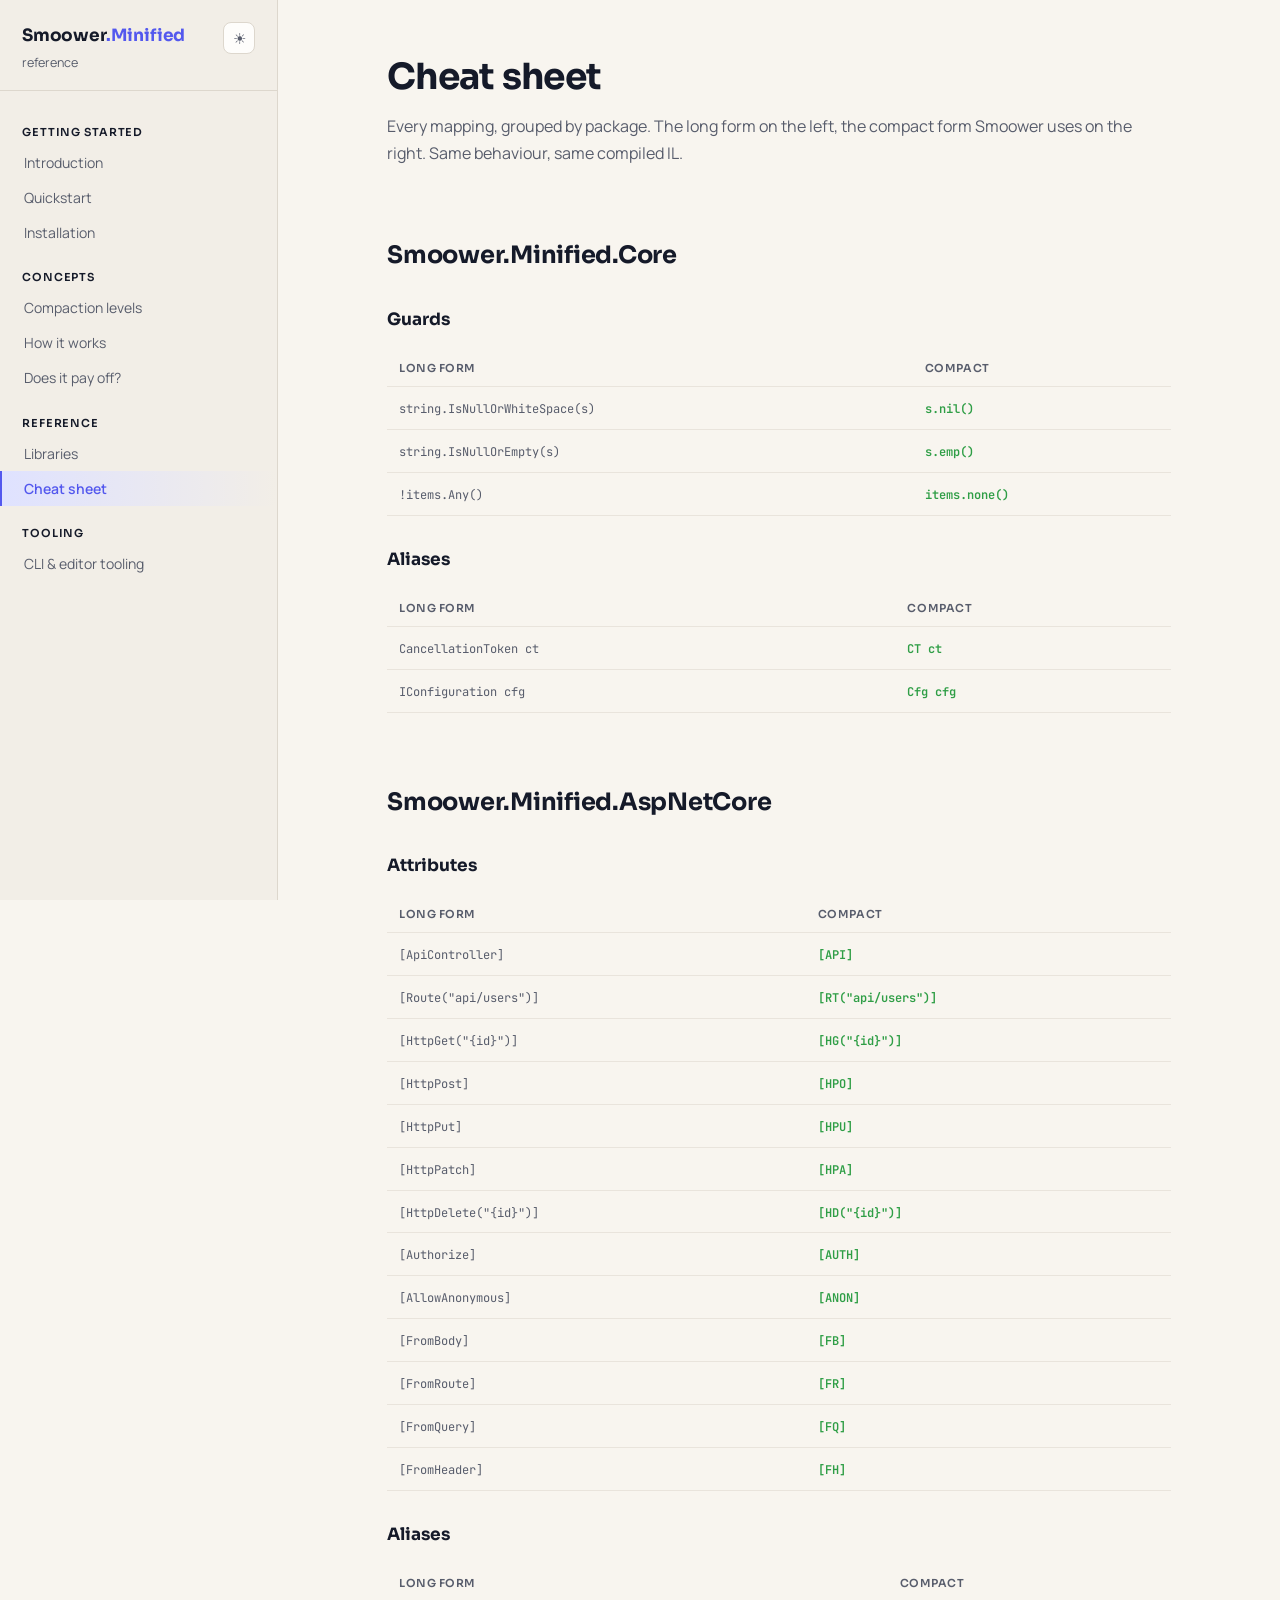
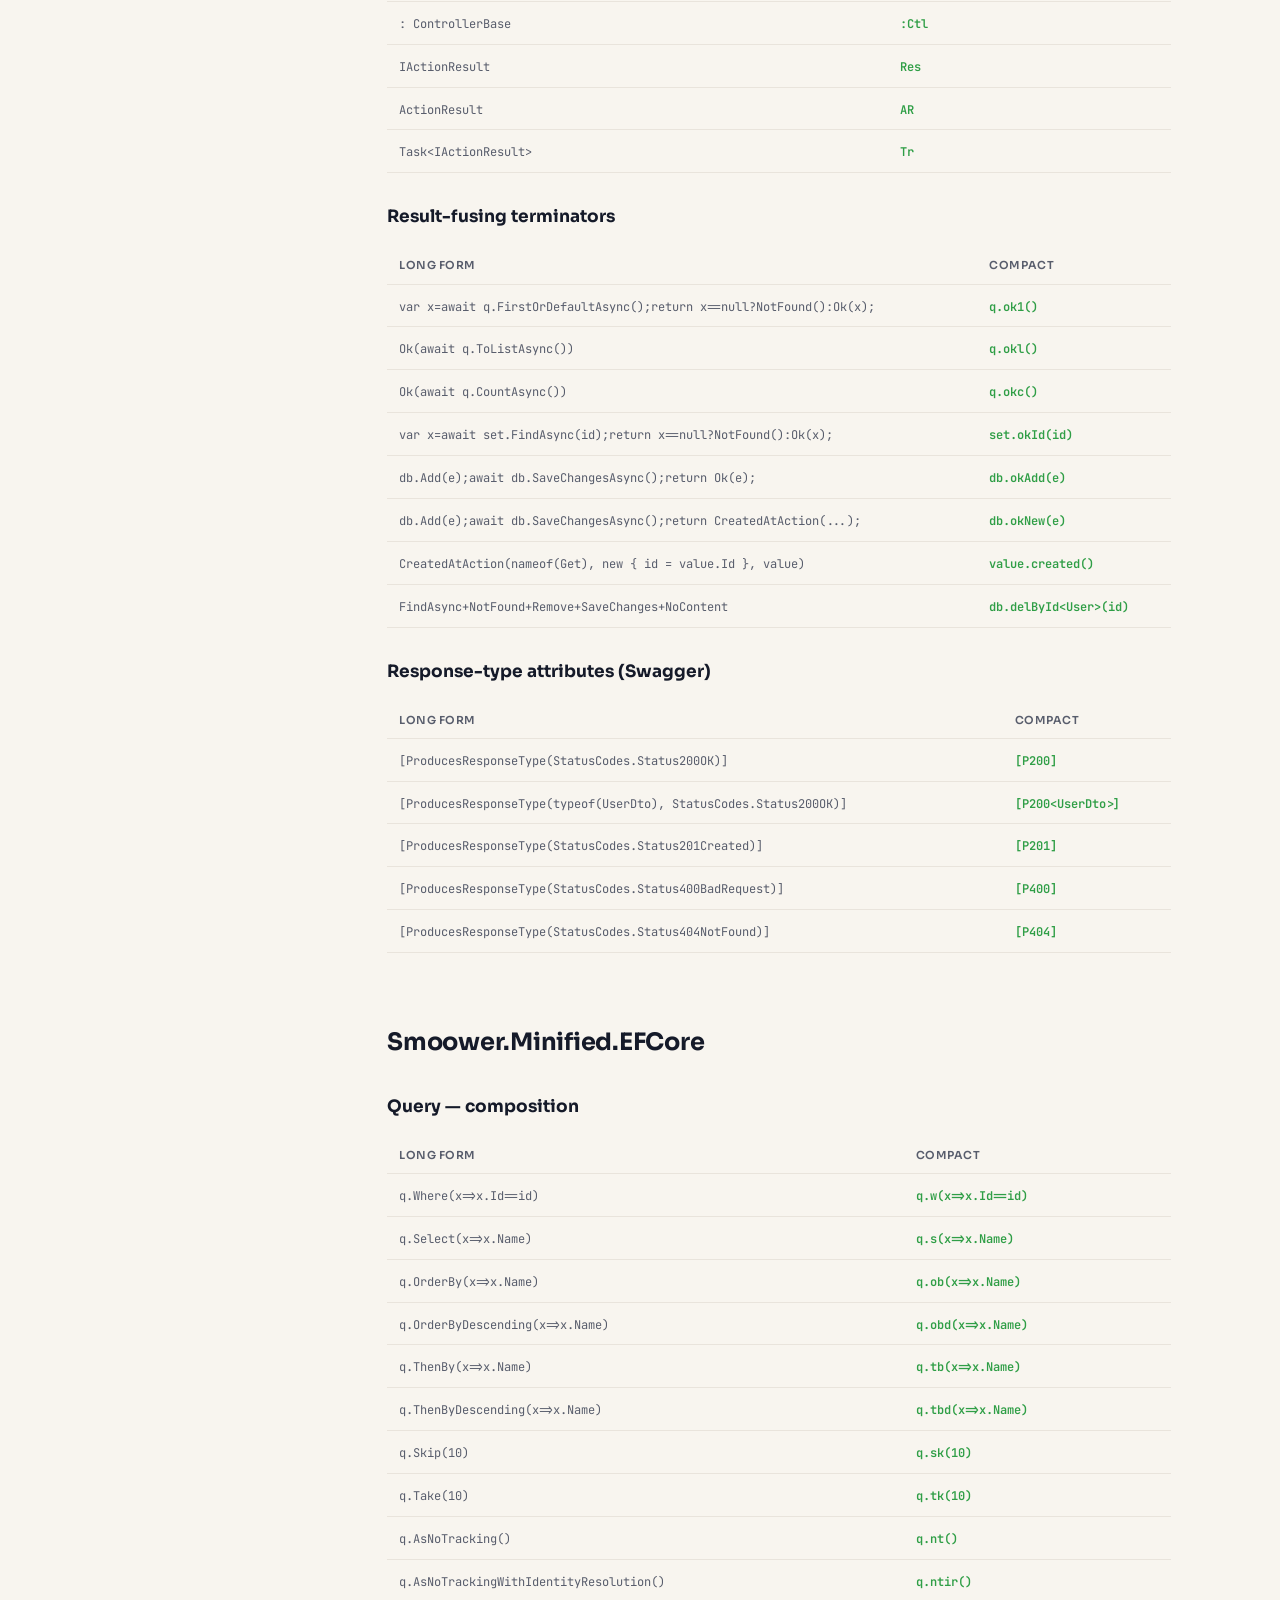
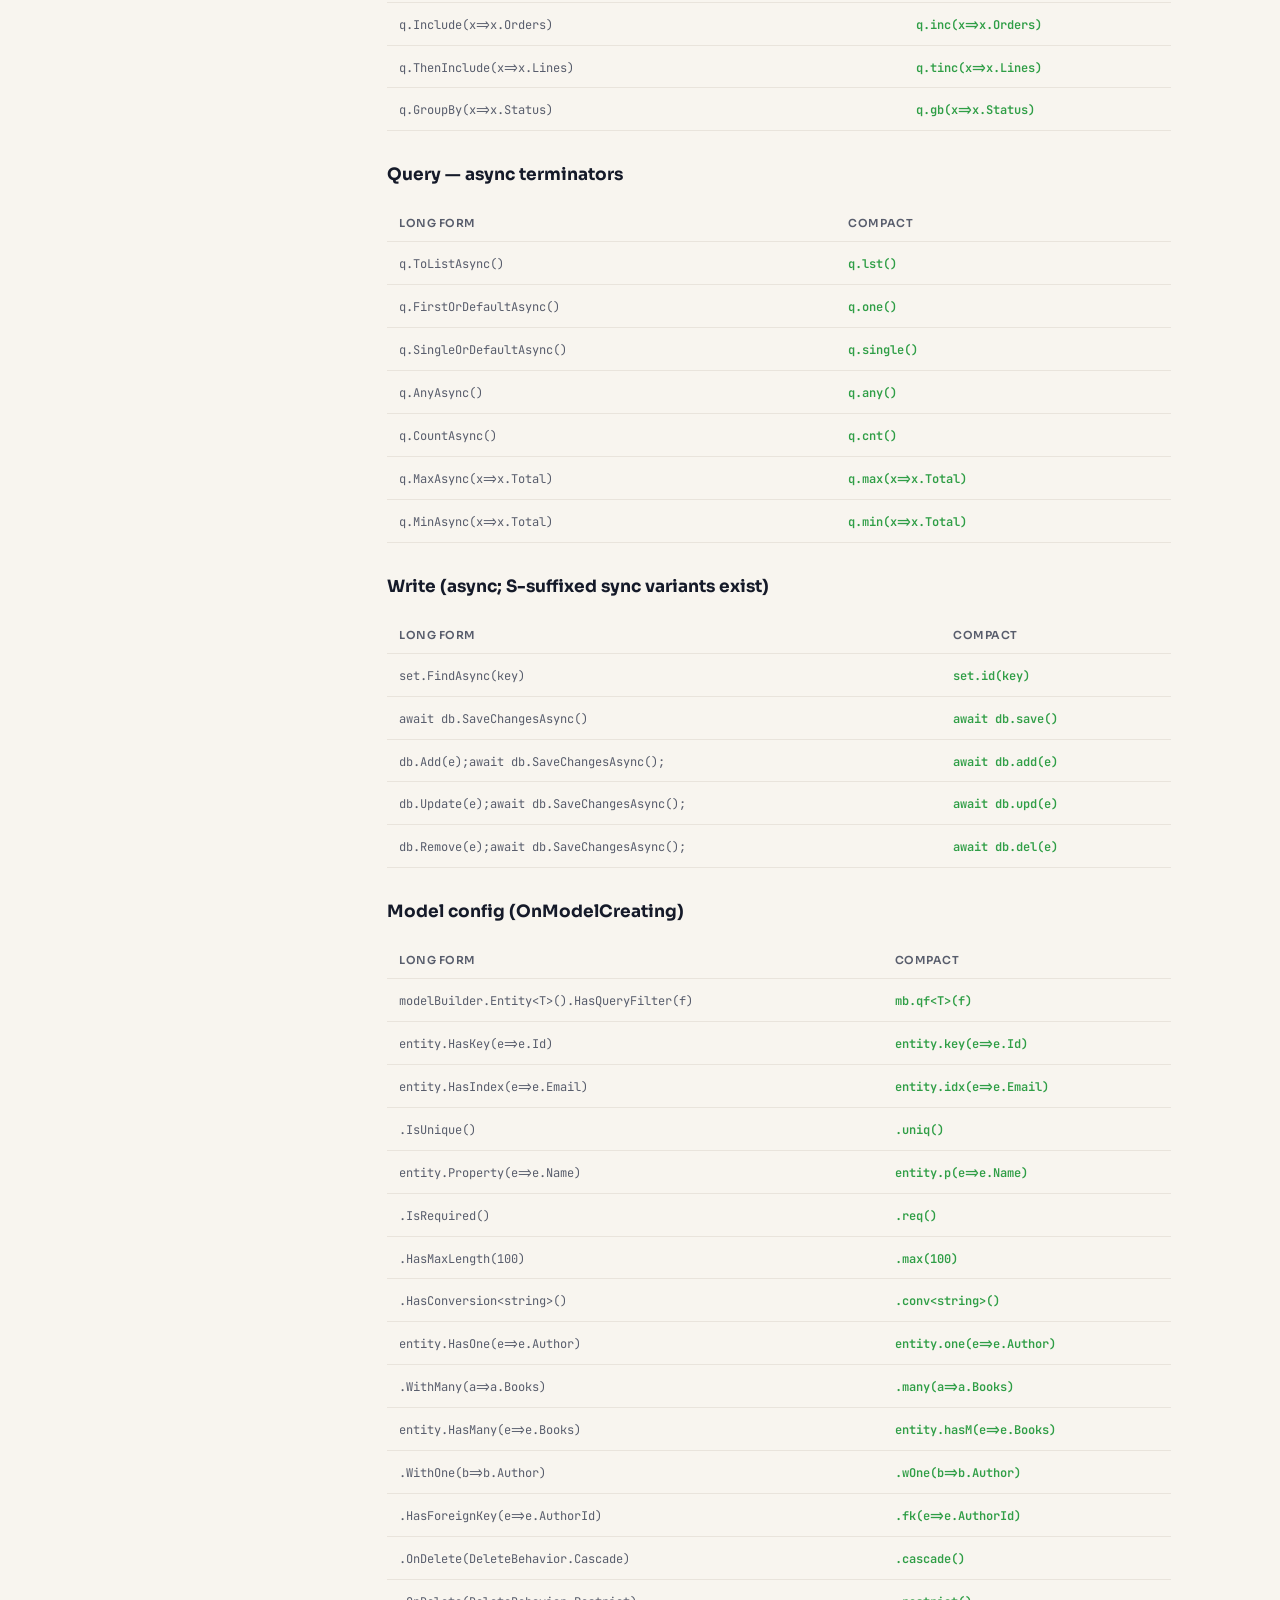
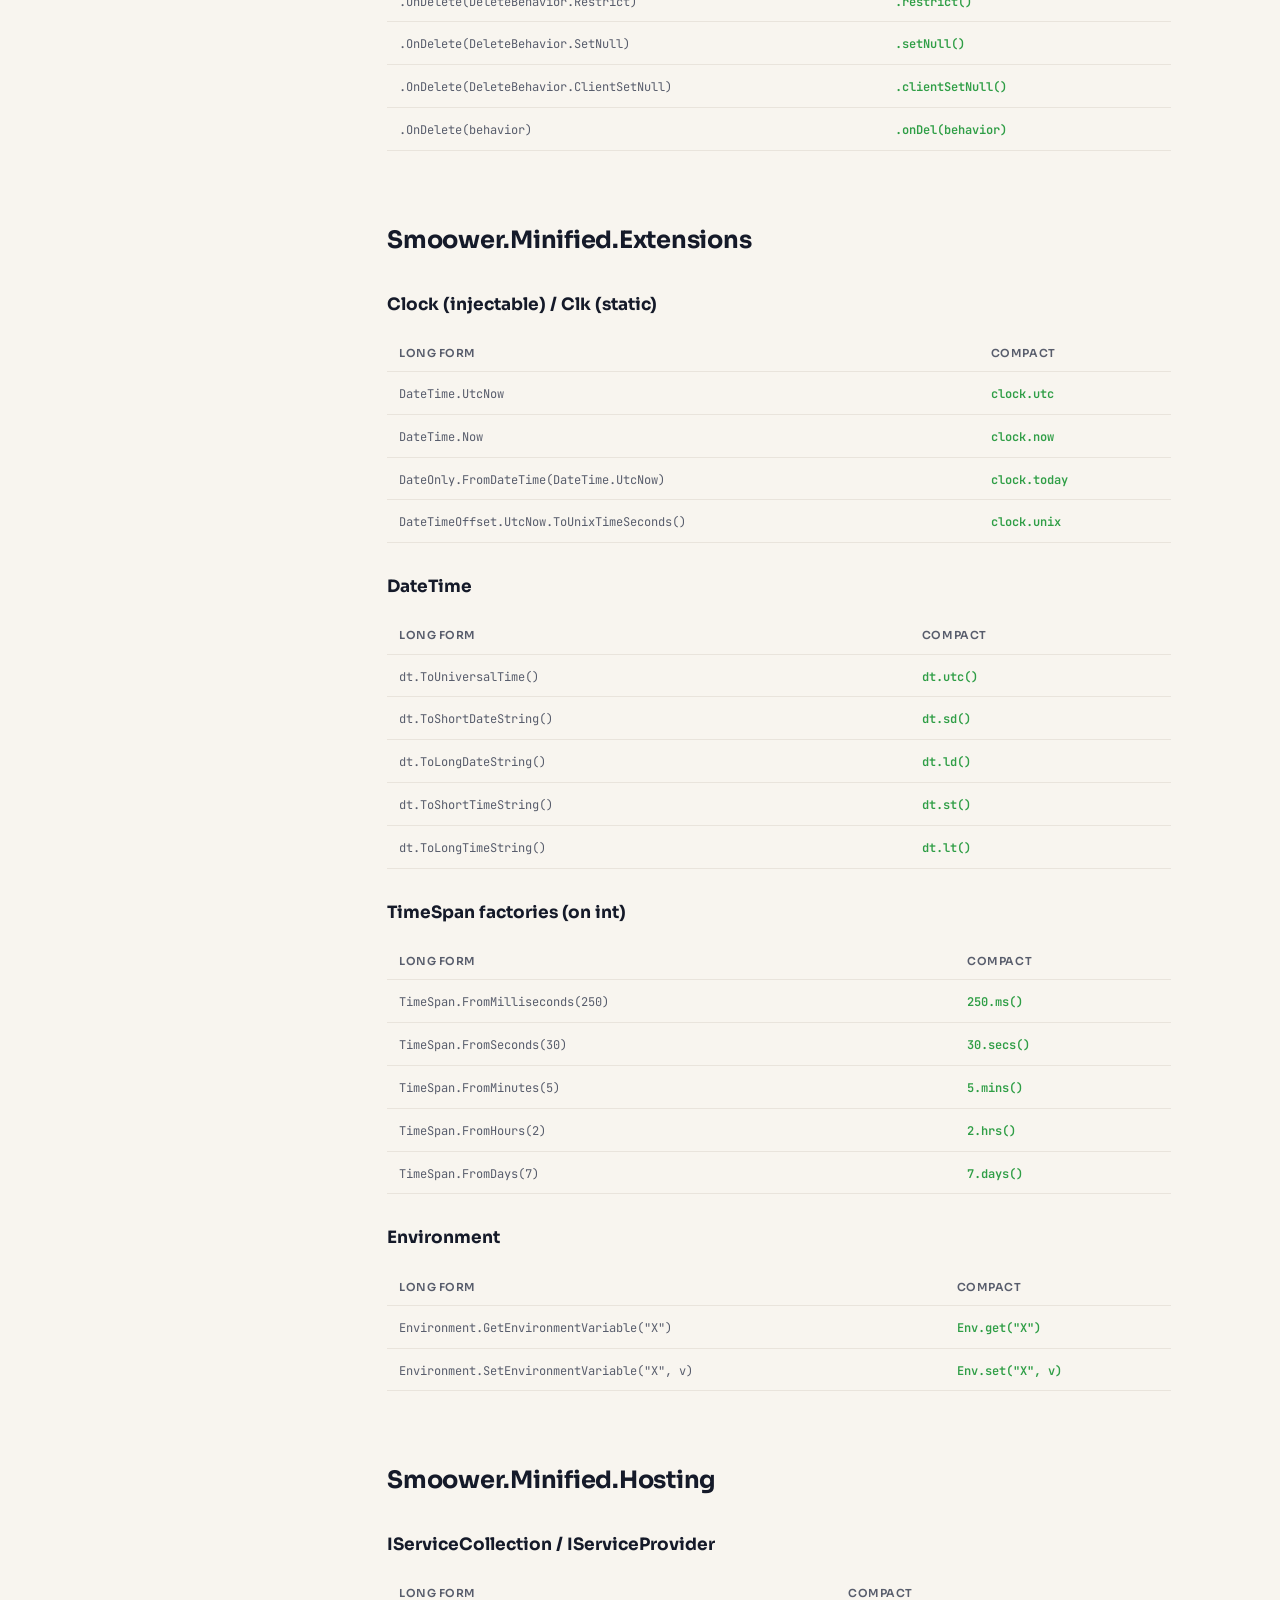
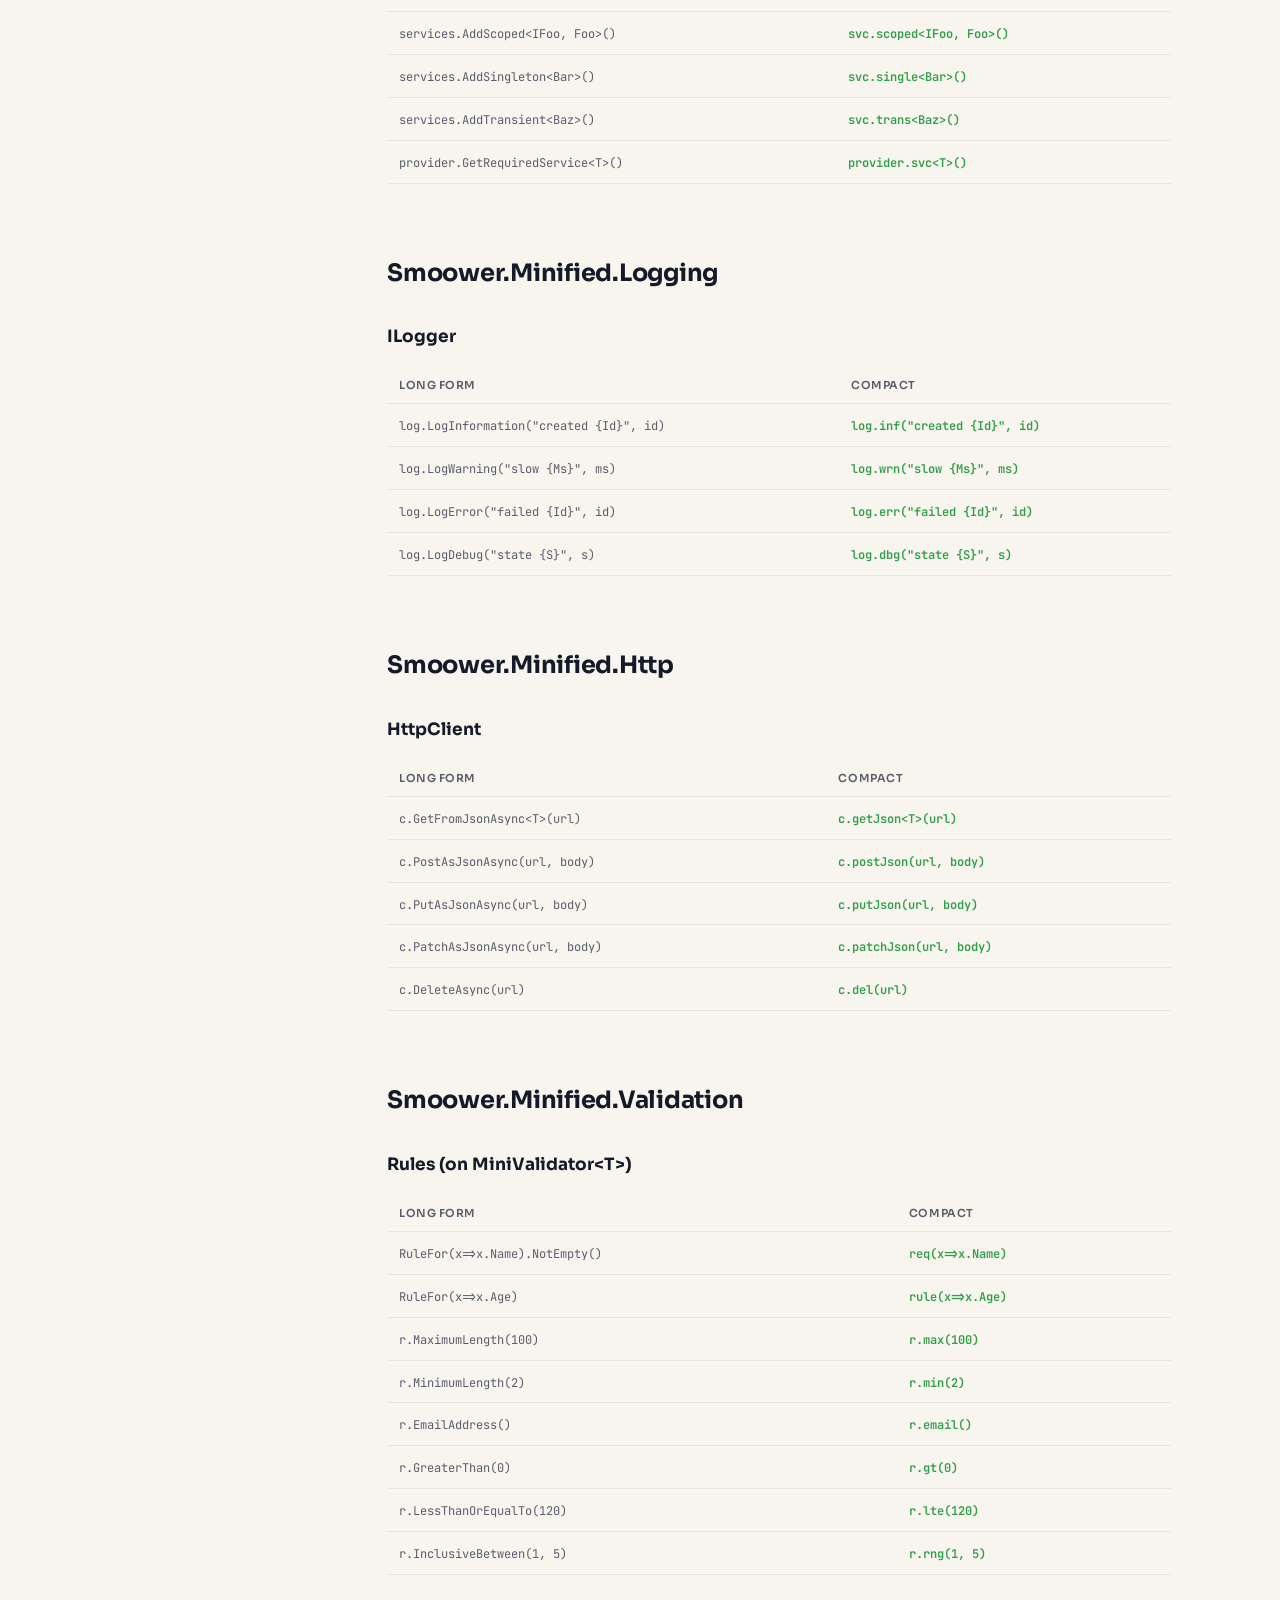
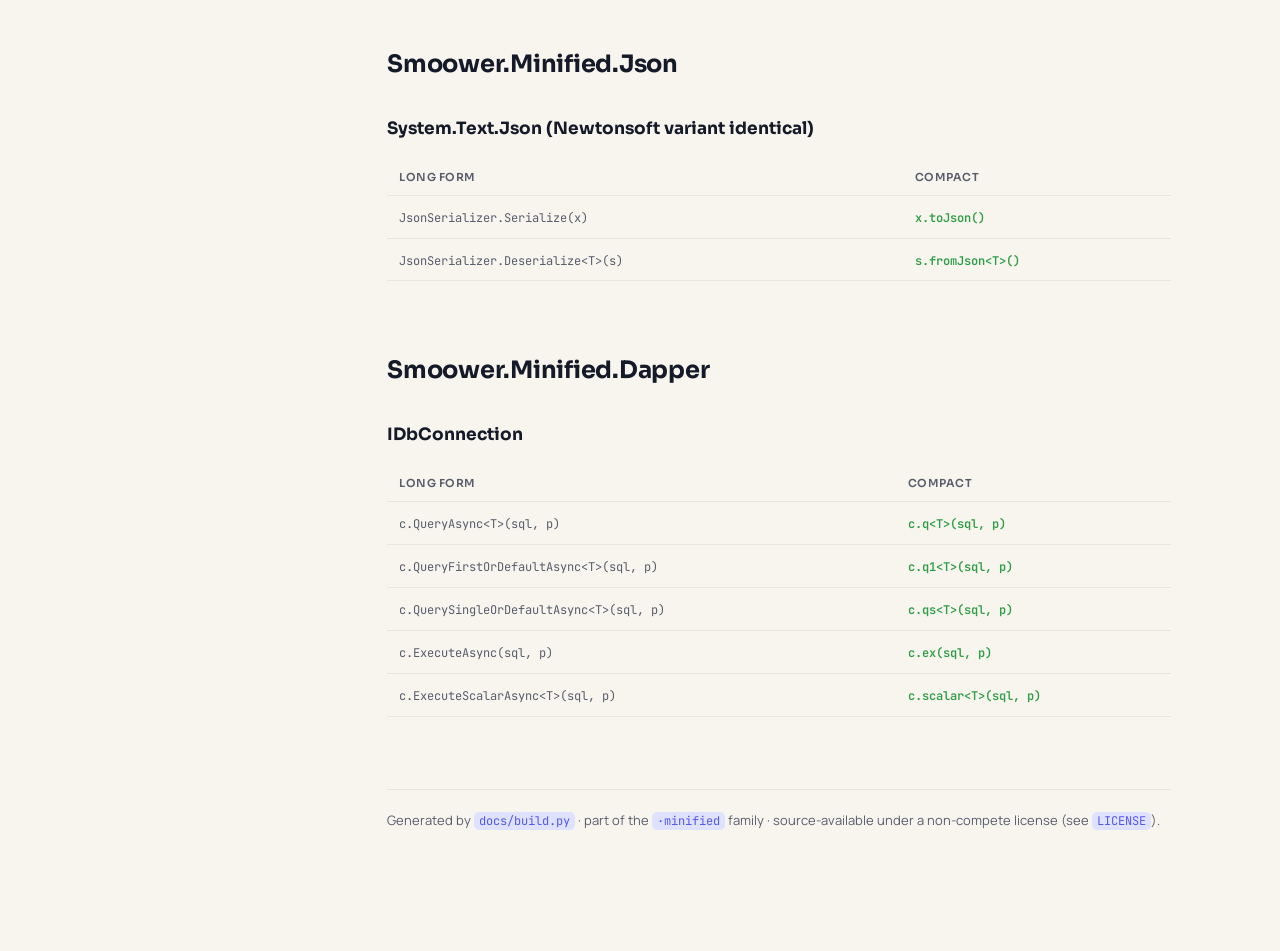
==== docs/cheat-sheet.html @ 805217e6 "deploy" ====
<!doctype html>
<html lang="en" data-theme="light">
<head>
<meta charset="utf-8">
<meta name="viewport" content="width=device-width, initial-scale=1">
<title>Smoower.Minified: cheat sheet</title>
<meta name="description" content="Every long-form to compact mapping, grouped by package.">
<link rel="stylesheet" href="styles.css">
<script>(function(){try{var t=localStorage.getItem('sm-theme');if(t)document.documentElement.setAttribute('data-theme',t);}catch(e){}})();</script>
</head>
<body>
<div class="layout">
<aside class="sidebar">
  <div class="brand">
    <a class="name" href="index.html"><b>Smoower<em>.Minified</em></b><span>reference</span></a>
    <button class="theme-toggle" type="button" aria-label="Toggle light / dark theme" onclick="(function(){var d=document.documentElement,n=d.getAttribute('data-theme')==='dark'?'light':'dark';d.setAttribute('data-theme',n);try{localStorage.setItem('sm-theme',n);}catch(e){}})()">&#9728;</button>
  </div>
  <nav>
<div class="navgroup">Getting started</div>
<a href="index.html">Introduction</a>
<a href="quickstart.html">Quickstart</a>
<a href="installation.html">Installation</a>
<div class="navgroup">Concepts</div>
<a href="compaction-levels.html">Compaction levels</a>
<a href="how-it-works.html">How it works</a>
<a href="economics.html">Does it pay off?</a>
<div class="navgroup">Reference</div>
<a href="libraries.html">Libraries</a>
<a href="cheat-sheet.html" class="active">Cheat sheet</a>
<div class="navgroup">Tooling</div>
<a href="tooling.html">CLI &amp; editor tooling</a>
  </nav>
</aside>
<main class="content" id="top">
<section>
<h1>Cheat sheet</h1>
<p class="lead">Every mapping, grouped by package. The long form on the left, the compact form Smoower uses on the right. Same behaviour, same compiled IL.</p>
<h2 id="core">Smoower.Minified.Core</h2>
<h3>Guards</h3>
<table><thead><tr><th>Long form</th><th>Compact</th></tr></thead><tbody>
<tr><td class="long"><code>string.IsNullOrWhiteSpace(s)</code></td><td class="short"><code>s.nil()</code></td></tr>
<tr><td class="long"><code>string.IsNullOrEmpty(s)</code></td><td class="short"><code>s.emp()</code></td></tr>
<tr><td class="long"><code>!items.Any()</code></td><td class="short"><code>items.none()</code></td></tr>
</tbody></table>
<h3>Aliases</h3>
<table><thead><tr><th>Long form</th><th>Compact</th></tr></thead><tbody>
<tr><td class="long"><code>CancellationToken ct</code></td><td class="short"><code>CT ct</code></td></tr>
<tr><td class="long"><code>IConfiguration cfg</code></td><td class="short"><code>Cfg cfg</code></td></tr>
</tbody></table>
<h2 id="aspnetcore">Smoower.Minified.AspNetCore</h2>
<h3>Attributes</h3>
<table><thead><tr><th>Long form</th><th>Compact</th></tr></thead><tbody>
<tr><td class="long"><code>[ApiController]</code></td><td class="short"><code>[API]</code></td></tr>
<tr><td class="long"><code>[Route(&quot;api/users&quot;)]</code></td><td class="short"><code>[RT(&quot;api/users&quot;)]</code></td></tr>
<tr><td class="long"><code>[HttpGet(&quot;{id}&quot;)]</code></td><td class="short"><code>[HG(&quot;{id}&quot;)]</code></td></tr>
<tr><td class="long"><code>[HttpPost]</code></td><td class="short"><code>[HPO]</code></td></tr>
<tr><td class="long"><code>[HttpPut]</code></td><td class="short"><code>[HPU]</code></td></tr>
<tr><td class="long"><code>[HttpPatch]</code></td><td class="short"><code>[HPA]</code></td></tr>
<tr><td class="long"><code>[HttpDelete(&quot;{id}&quot;)]</code></td><td class="short"><code>[HD(&quot;{id}&quot;)]</code></td></tr>
<tr><td class="long"><code>[Authorize]</code></td><td class="short"><code>[AUTH]</code></td></tr>
<tr><td class="long"><code>[AllowAnonymous]</code></td><td class="short"><code>[ANON]</code></td></tr>
<tr><td class="long"><code>[FromBody]</code></td><td class="short"><code>[FB]</code></td></tr>
<tr><td class="long"><code>[FromRoute]</code></td><td class="short"><code>[FR]</code></td></tr>
<tr><td class="long"><code>[FromQuery]</code></td><td class="short"><code>[FQ]</code></td></tr>
<tr><td class="long"><code>[FromHeader]</code></td><td class="short"><code>[FH]</code></td></tr>
</tbody></table>
<h3>Aliases</h3>
<table><thead><tr><th>Long form</th><th>Compact</th></tr></thead><tbody>
<tr><td class="long"><code>: ControllerBase</code></td><td class="short"><code>:Ctl</code></td></tr>
<tr><td class="long"><code>IActionResult</code></td><td class="short"><code>Res</code></td></tr>
<tr><td class="long"><code>ActionResult</code></td><td class="short"><code>AR</code></td></tr>
<tr><td class="long"><code>Task&lt;IActionResult&gt;</code></td><td class="short"><code>Tr</code></td></tr>
</tbody></table>
<h3>Result-fusing terminators</h3>
<table><thead><tr><th>Long form</th><th>Compact</th></tr></thead><tbody>
<tr><td class="long"><code>var x=await q.FirstOrDefaultAsync();return x==null?NotFound():Ok(x);</code></td><td class="short"><code>q.ok1()</code></td></tr>
<tr><td class="long"><code>Ok(await q.ToListAsync())</code></td><td class="short"><code>q.okl()</code></td></tr>
<tr><td class="long"><code>Ok(await q.CountAsync())</code></td><td class="short"><code>q.okc()</code></td></tr>
<tr><td class="long"><code>var x=await set.FindAsync(id);return x==null?NotFound():Ok(x);</code></td><td class="short"><code>set.okId(id)</code></td></tr>
<tr><td class="long"><code>db.Add(e);await db.SaveChangesAsync();return Ok(e);</code></td><td class="short"><code>db.okAdd(e)</code></td></tr>
<tr><td class="long"><code>db.Add(e);await db.SaveChangesAsync();return CreatedAtAction(...);</code></td><td class="short"><code>db.okNew(e)</code></td></tr>
<tr><td class="long"><code>CreatedAtAction(nameof(Get), new { id = value.Id }, value)</code></td><td class="short"><code>value.created()</code></td></tr>
<tr><td class="long"><code>FindAsync+NotFound+Remove+SaveChanges+NoContent</code></td><td class="short"><code>db.delById&lt;User&gt;(id)</code></td></tr>
</tbody></table>
<h3>Response-type attributes (Swagger)</h3>
<table><thead><tr><th>Long form</th><th>Compact</th></tr></thead><tbody>
<tr><td class="long"><code>[ProducesResponseType(StatusCodes.Status200OK)]</code></td><td class="short"><code>[P200]</code></td></tr>
<tr><td class="long"><code>[ProducesResponseType(typeof(UserDto), StatusCodes.Status200OK)]</code></td><td class="short"><code>[P200&lt;UserDto&gt;]</code></td></tr>
<tr><td class="long"><code>[ProducesResponseType(StatusCodes.Status201Created)]</code></td><td class="short"><code>[P201]</code></td></tr>
<tr><td class="long"><code>[ProducesResponseType(StatusCodes.Status400BadRequest)]</code></td><td class="short"><code>[P400]</code></td></tr>
<tr><td class="long"><code>[ProducesResponseType(StatusCodes.Status404NotFound)]</code></td><td class="short"><code>[P404]</code></td></tr>
</tbody></table>
<h2 id="efcore">Smoower.Minified.EFCore</h2>
<h3>Query — composition</h3>
<table><thead><tr><th>Long form</th><th>Compact</th></tr></thead><tbody>
<tr><td class="long"><code>q.Where(x=&gt;x.Id==id)</code></td><td class="short"><code>q.w(x=&gt;x.Id==id)</code></td></tr>
<tr><td class="long"><code>q.Select(x=&gt;x.Name)</code></td><td class="short"><code>q.s(x=&gt;x.Name)</code></td></tr>
<tr><td class="long"><code>q.OrderBy(x=&gt;x.Name)</code></td><td class="short"><code>q.ob(x=&gt;x.Name)</code></td></tr>
<tr><td class="long"><code>q.OrderByDescending(x=&gt;x.Name)</code></td><td class="short"><code>q.obd(x=&gt;x.Name)</code></td></tr>
<tr><td class="long"><code>q.ThenBy(x=&gt;x.Name)</code></td><td class="short"><code>q.tb(x=&gt;x.Name)</code></td></tr>
<tr><td class="long"><code>q.ThenByDescending(x=&gt;x.Name)</code></td><td class="short"><code>q.tbd(x=&gt;x.Name)</code></td></tr>
<tr><td class="long"><code>q.Skip(10)</code></td><td class="short"><code>q.sk(10)</code></td></tr>
<tr><td class="long"><code>q.Take(10)</code></td><td class="short"><code>q.tk(10)</code></td></tr>
<tr><td class="long"><code>q.AsNoTracking()</code></td><td class="short"><code>q.nt()</code></td></tr>
<tr><td class="long"><code>q.AsNoTrackingWithIdentityResolution()</code></td><td class="short"><code>q.ntir()</code></td></tr>
<tr><td class="long"><code>q.Include(x=&gt;x.Orders)</code></td><td class="short"><code>q.inc(x=&gt;x.Orders)</code></td></tr>
<tr><td class="long"><code>q.ThenInclude(x=&gt;x.Lines)</code></td><td class="short"><code>q.tinc(x=&gt;x.Lines)</code></td></tr>
<tr><td class="long"><code>q.GroupBy(x=&gt;x.Status)</code></td><td class="short"><code>q.gb(x=&gt;x.Status)</code></td></tr>
</tbody></table>
<h3>Query — async terminators</h3>
<table><thead><tr><th>Long form</th><th>Compact</th></tr></thead><tbody>
<tr><td class="long"><code>q.ToListAsync()</code></td><td class="short"><code>q.lst()</code></td></tr>
<tr><td class="long"><code>q.FirstOrDefaultAsync()</code></td><td class="short"><code>q.one()</code></td></tr>
<tr><td class="long"><code>q.SingleOrDefaultAsync()</code></td><td class="short"><code>q.single()</code></td></tr>
<tr><td class="long"><code>q.AnyAsync()</code></td><td class="short"><code>q.any()</code></td></tr>
<tr><td class="long"><code>q.CountAsync()</code></td><td class="short"><code>q.cnt()</code></td></tr>
<tr><td class="long"><code>q.MaxAsync(x=&gt;x.Total)</code></td><td class="short"><code>q.max(x=&gt;x.Total)</code></td></tr>
<tr><td class="long"><code>q.MinAsync(x=&gt;x.Total)</code></td><td class="short"><code>q.min(x=&gt;x.Total)</code></td></tr>
</tbody></table>
<h3>Write (async; S-suffixed sync variants exist)</h3>
<table><thead><tr><th>Long form</th><th>Compact</th></tr></thead><tbody>
<tr><td class="long"><code>set.FindAsync(key)</code></td><td class="short"><code>set.id(key)</code></td></tr>
<tr><td class="long"><code>await db.SaveChangesAsync()</code></td><td class="short"><code>await db.save()</code></td></tr>
<tr><td class="long"><code>db.Add(e);await db.SaveChangesAsync();</code></td><td class="short"><code>await db.add(e)</code></td></tr>
<tr><td class="long"><code>db.Update(e);await db.SaveChangesAsync();</code></td><td class="short"><code>await db.upd(e)</code></td></tr>
<tr><td class="long"><code>db.Remove(e);await db.SaveChangesAsync();</code></td><td class="short"><code>await db.del(e)</code></td></tr>
</tbody></table>
<h3>Model config (OnModelCreating)</h3>
<table><thead><tr><th>Long form</th><th>Compact</th></tr></thead><tbody>
<tr><td class="long"><code>modelBuilder.Entity&lt;T&gt;().HasQueryFilter(f)</code></td><td class="short"><code>mb.qf&lt;T&gt;(f)</code></td></tr>
<tr><td class="long"><code>entity.HasKey(e=&gt;e.Id)</code></td><td class="short"><code>entity.key(e=&gt;e.Id)</code></td></tr>
<tr><td class="long"><code>entity.HasIndex(e=&gt;e.Email)</code></td><td class="short"><code>entity.idx(e=&gt;e.Email)</code></td></tr>
<tr><td class="long"><code>.IsUnique()</code></td><td class="short"><code>.uniq()</code></td></tr>
<tr><td class="long"><code>entity.Property(e=&gt;e.Name)</code></td><td class="short"><code>entity.p(e=&gt;e.Name)</code></td></tr>
<tr><td class="long"><code>.IsRequired()</code></td><td class="short"><code>.req()</code></td></tr>
<tr><td class="long"><code>.HasMaxLength(100)</code></td><td class="short"><code>.max(100)</code></td></tr>
<tr><td class="long"><code>.HasConversion&lt;string&gt;()</code></td><td class="short"><code>.conv&lt;string&gt;()</code></td></tr>
<tr><td class="long"><code>entity.HasOne(e=&gt;e.Author)</code></td><td class="short"><code>entity.one(e=&gt;e.Author)</code></td></tr>
<tr><td class="long"><code>.WithMany(a=&gt;a.Books)</code></td><td class="short"><code>.many(a=&gt;a.Books)</code></td></tr>
<tr><td class="long"><code>entity.HasMany(e=&gt;e.Books)</code></td><td class="short"><code>entity.hasM(e=&gt;e.Books)</code></td></tr>
<tr><td class="long"><code>.WithOne(b=&gt;b.Author)</code></td><td class="short"><code>.wOne(b=&gt;b.Author)</code></td></tr>
<tr><td class="long"><code>.HasForeignKey(e=&gt;e.AuthorId)</code></td><td class="short"><code>.fk(e=&gt;e.AuthorId)</code></td></tr>
<tr><td class="long"><code>.OnDelete(DeleteBehavior.Cascade)</code></td><td class="short"><code>.cascade()</code></td></tr>
<tr><td class="long"><code>.OnDelete(DeleteBehavior.Restrict)</code></td><td class="short"><code>.restrict()</code></td></tr>
<tr><td class="long"><code>.OnDelete(DeleteBehavior.SetNull)</code></td><td class="short"><code>.setNull()</code></td></tr>
<tr><td class="long"><code>.OnDelete(DeleteBehavior.ClientSetNull)</code></td><td class="short"><code>.clientSetNull()</code></td></tr>
<tr><td class="long"><code>.OnDelete(behavior)</code></td><td class="short"><code>.onDel(behavior)</code></td></tr>
</tbody></table>
<h2 id="extensions">Smoower.Minified.Extensions</h2>
<h3>Clock (injectable) / Clk (static)</h3>
<table><thead><tr><th>Long form</th><th>Compact</th></tr></thead><tbody>
<tr><td class="long"><code>DateTime.UtcNow</code></td><td class="short"><code>clock.utc</code></td></tr>
<tr><td class="long"><code>DateTime.Now</code></td><td class="short"><code>clock.now</code></td></tr>
<tr><td class="long"><code>DateOnly.FromDateTime(DateTime.UtcNow)</code></td><td class="short"><code>clock.today</code></td></tr>
<tr><td class="long"><code>DateTimeOffset.UtcNow.ToUnixTimeSeconds()</code></td><td class="short"><code>clock.unix</code></td></tr>
</tbody></table>
<h3>DateTime</h3>
<table><thead><tr><th>Long form</th><th>Compact</th></tr></thead><tbody>
<tr><td class="long"><code>dt.ToUniversalTime()</code></td><td class="short"><code>dt.utc()</code></td></tr>
<tr><td class="long"><code>dt.ToShortDateString()</code></td><td class="short"><code>dt.sd()</code></td></tr>
<tr><td class="long"><code>dt.ToLongDateString()</code></td><td class="short"><code>dt.ld()</code></td></tr>
<tr><td class="long"><code>dt.ToShortTimeString()</code></td><td class="short"><code>dt.st()</code></td></tr>
<tr><td class="long"><code>dt.ToLongTimeString()</code></td><td class="short"><code>dt.lt()</code></td></tr>
</tbody></table>
<h3>TimeSpan factories (on int)</h3>
<table><thead><tr><th>Long form</th><th>Compact</th></tr></thead><tbody>
<tr><td class="long"><code>TimeSpan.FromMilliseconds(250)</code></td><td class="short"><code>250.ms()</code></td></tr>
<tr><td class="long"><code>TimeSpan.FromSeconds(30)</code></td><td class="short"><code>30.secs()</code></td></tr>
<tr><td class="long"><code>TimeSpan.FromMinutes(5)</code></td><td class="short"><code>5.mins()</code></td></tr>
<tr><td class="long"><code>TimeSpan.FromHours(2)</code></td><td class="short"><code>2.hrs()</code></td></tr>
<tr><td class="long"><code>TimeSpan.FromDays(7)</code></td><td class="short"><code>7.days()</code></td></tr>
</tbody></table>
<h3>Environment</h3>
<table><thead><tr><th>Long form</th><th>Compact</th></tr></thead><tbody>
<tr><td class="long"><code>Environment.GetEnvironmentVariable(&quot;X&quot;)</code></td><td class="short"><code>Env.get(&quot;X&quot;)</code></td></tr>
<tr><td class="long"><code>Environment.SetEnvironmentVariable(&quot;X&quot;, v)</code></td><td class="short"><code>Env.set(&quot;X&quot;, v)</code></td></tr>
</tbody></table>
<h2 id="hosting">Smoower.Minified.Hosting</h2>
<h3>IServiceCollection / IServiceProvider</h3>
<table><thead><tr><th>Long form</th><th>Compact</th></tr></thead><tbody>
<tr><td class="long"><code>services.AddScoped&lt;IFoo, Foo&gt;()</code></td><td class="short"><code>svc.scoped&lt;IFoo, Foo&gt;()</code></td></tr>
<tr><td class="long"><code>services.AddSingleton&lt;Bar&gt;()</code></td><td class="short"><code>svc.single&lt;Bar&gt;()</code></td></tr>
<tr><td class="long"><code>services.AddTransient&lt;Baz&gt;()</code></td><td class="short"><code>svc.trans&lt;Baz&gt;()</code></td></tr>
<tr><td class="long"><code>provider.GetRequiredService&lt;T&gt;()</code></td><td class="short"><code>provider.svc&lt;T&gt;()</code></td></tr>
</tbody></table>
<h2 id="logging">Smoower.Minified.Logging</h2>
<h3>ILogger</h3>
<table><thead><tr><th>Long form</th><th>Compact</th></tr></thead><tbody>
<tr><td class="long"><code>log.LogInformation(&quot;created {Id}&quot;, id)</code></td><td class="short"><code>log.inf(&quot;created {Id}&quot;, id)</code></td></tr>
<tr><td class="long"><code>log.LogWarning(&quot;slow {Ms}&quot;, ms)</code></td><td class="short"><code>log.wrn(&quot;slow {Ms}&quot;, ms)</code></td></tr>
<tr><td class="long"><code>log.LogError(&quot;failed {Id}&quot;, id)</code></td><td class="short"><code>log.err(&quot;failed {Id}&quot;, id)</code></td></tr>
<tr><td class="long"><code>log.LogDebug(&quot;state {S}&quot;, s)</code></td><td class="short"><code>log.dbg(&quot;state {S}&quot;, s)</code></td></tr>
</tbody></table>
<h2 id="http">Smoower.Minified.Http</h2>
<h3>HttpClient</h3>
<table><thead><tr><th>Long form</th><th>Compact</th></tr></thead><tbody>
<tr><td class="long"><code>c.GetFromJsonAsync&lt;T&gt;(url)</code></td><td class="short"><code>c.getJson&lt;T&gt;(url)</code></td></tr>
<tr><td class="long"><code>c.PostAsJsonAsync(url, body)</code></td><td class="short"><code>c.postJson(url, body)</code></td></tr>
<tr><td class="long"><code>c.PutAsJsonAsync(url, body)</code></td><td class="short"><code>c.putJson(url, body)</code></td></tr>
<tr><td class="long"><code>c.PatchAsJsonAsync(url, body)</code></td><td class="short"><code>c.patchJson(url, body)</code></td></tr>
<tr><td class="long"><code>c.DeleteAsync(url)</code></td><td class="short"><code>c.del(url)</code></td></tr>
</tbody></table>
<h2 id="validation">Smoower.Minified.Validation</h2>
<h3>Rules (on MiniValidator&lt;T&gt;)</h3>
<table><thead><tr><th>Long form</th><th>Compact</th></tr></thead><tbody>
<tr><td class="long"><code>RuleFor(x=&gt;x.Name).NotEmpty()</code></td><td class="short"><code>req(x=&gt;x.Name)</code></td></tr>
<tr><td class="long"><code>RuleFor(x=&gt;x.Age)</code></td><td class="short"><code>rule(x=&gt;x.Age)</code></td></tr>
<tr><td class="long"><code>r.MaximumLength(100)</code></td><td class="short"><code>r.max(100)</code></td></tr>
<tr><td class="long"><code>r.MinimumLength(2)</code></td><td class="short"><code>r.min(2)</code></td></tr>
<tr><td class="long"><code>r.EmailAddress()</code></td><td class="short"><code>r.email()</code></td></tr>
<tr><td class="long"><code>r.GreaterThan(0)</code></td><td class="short"><code>r.gt(0)</code></td></tr>
<tr><td class="long"><code>r.LessThanOrEqualTo(120)</code></td><td class="short"><code>r.lte(120)</code></td></tr>
<tr><td class="long"><code>r.InclusiveBetween(1, 5)</code></td><td class="short"><code>r.rng(1, 5)</code></td></tr>
</tbody></table>
<h2 id="json">Smoower.Minified.Json</h2>
<h3>System.Text.Json (Newtonsoft variant identical)</h3>
<table><thead><tr><th>Long form</th><th>Compact</th></tr></thead><tbody>
<tr><td class="long"><code>JsonSerializer.Serialize(x)</code></td><td class="short"><code>x.toJson()</code></td></tr>
<tr><td class="long"><code>JsonSerializer.Deserialize&lt;T&gt;(s)</code></td><td class="short"><code>s.fromJson&lt;T&gt;()</code></td></tr>
</tbody></table>
<h2 id="dapper">Smoower.Minified.Dapper</h2>
<h3>IDbConnection</h3>
<table><thead><tr><th>Long form</th><th>Compact</th></tr></thead><tbody>
<tr><td class="long"><code>c.QueryAsync&lt;T&gt;(sql, p)</code></td><td class="short"><code>c.q&lt;T&gt;(sql, p)</code></td></tr>
<tr><td class="long"><code>c.QueryFirstOrDefaultAsync&lt;T&gt;(sql, p)</code></td><td class="short"><code>c.q1&lt;T&gt;(sql, p)</code></td></tr>
<tr><td class="long"><code>c.QuerySingleOrDefaultAsync&lt;T&gt;(sql, p)</code></td><td class="short"><code>c.qs&lt;T&gt;(sql, p)</code></td></tr>
<tr><td class="long"><code>c.ExecuteAsync(sql, p)</code></td><td class="short"><code>c.ex(sql, p)</code></td></tr>
<tr><td class="long"><code>c.ExecuteScalarAsync&lt;T&gt;(sql, p)</code></td><td class="short"><code>c.scalar&lt;T&gt;(sql, p)</code></td></tr>
</tbody></table>
</section>
<footer>
  Generated by <code>docs/build.py</code> &middot; part of the <code>&middot;minified</code> family &middot; source-available under a non-compete license (see <code>LICENSE</code>).
</footer>
</main>
</div>
</body>
</html>
---- docs/styles.css ----
/* Smoower.Minified docs — smoower.com brand (Sora / Manrope, cream + navy, periwinkle) */
@import url("https://fonts.googleapis.com/css2?family=Sora:wght@500;600;700;800&family=Manrope:wght@400;500;600;700&family=JetBrains+Mono:wght@400;500;600&display=swap");

:root {
  --bg: #f8f5ef;
  --bg-elev: #fefdfb;
  --bg-code: #f2eee7;
  --sidebar: #f2eee7;
  --border: #ddd7cd;
  --border-soft: #e9e4dc;
  --text: #151a29;
  --text-dim: #585d6c;
  --primary: #5358ee;
  --primary-glow: #9397ff;
  --primary-fg: #fefbf8;
  --accent-soft: #dfe2ff;
  --accent-line: #5358ee55;
  --green: #2f9e46;
  --green-soft: #54b85b1f;
  --teal: #00a3aa;
  --amber: #b9790a;
  --amber-soft: #ed990e1c;
  --hero-glow: #9397ff33;
  --mono: "JetBrains Mono", ui-monospace, "Cascadia Code", "SF Mono", "Consolas", monospace;
  --sans: "Manrope", -apple-system, BlinkMacSystemFont, "Segoe UI", Roboto, Helvetica, Arial, sans-serif;
  --display: "Sora", var(--sans);
  --radius: 12px;
}

:root[data-theme="dark"] {
  --bg: #040517;
  --bg-elev: #0c0f27;
  --bg-code: #0a0d22;
  --sidebar: #080b20;
  --border: #262c47;
  --border-soft: #1c2138;
  --text: #f5f1ea;
  --text-dim: #9fa4b8;
  --primary: #8687ff;
  --primary-glow: #afacff;
  --primary-fg: #030415;
  --accent-soft: #22224f;
  --accent-line: #8687ff66;
  --green: #65c86b;
  --green-soft: #65c86b1f;
  --teal: #00bec7;
  --amber: #fea92f;
  --amber-soft: #fea92f1c;
  --hero-glow: #8687ff26;
}

* { box-sizing: border-box; }
html { scroll-behavior: smooth; }

body {
  margin: 0;
  background: var(--bg);
  color: var(--text);
  font-family: var(--sans);
  line-height: 1.65;
  font-size: 16px;
  -webkit-font-smoothing: antialiased;
}

a { color: var(--primary); text-decoration: none; }
a:hover { text-decoration: underline; }

.layout { display: flex; min-height: 100vh; }

/* ── Sidebar ─────────────────────────────────────────────── */
.sidebar {
  width: 278px;
  flex: 0 0 278px;
  background: var(--sidebar);
  border-right: 1px solid var(--border);
  padding: 22px 0 40px;
  position: sticky;
  top: 0;
  height: 100vh;
  overflow-y: auto;
}
.sidebar .brand {
  display: flex;
  align-items: flex-start;
  justify-content: space-between;
  gap: 10px;
  padding: 0 22px 16px;
  border-bottom: 1px solid var(--border);
  margin-bottom: 14px;
}
.sidebar .brand a.name { color: var(--text); }
.sidebar .brand a.name:hover { text-decoration: none; }
.sidebar .brand b { font-family: var(--display); font-size: 17px; letter-spacing: -.01em; display: block; }
.sidebar .brand .name b em { color: var(--primary); font-style: normal; }
.sidebar .brand span { display: block; color: var(--text-dim); font-size: 12.5px; margin-top: 3px; }

.theme-toggle {
  flex: 0 0 auto;
  background: var(--bg-elev);
  border: 1px solid var(--border);
  color: var(--text-dim);
  border-radius: 8px;
  width: 32px;
  height: 32px;
  font-size: 15px;
  line-height: 1;
  cursor: pointer;
  display: inline-flex;
  align-items: center;
  justify-content: center;
}
.theme-toggle:hover { color: var(--primary); border-color: var(--accent-line); }

.sidebar .navgroup { font-family: var(--display); color: var(--text); font-weight: 600; font-size: 11px; text-transform: uppercase; letter-spacing: .08em; padding: 18px 22px 4px; }
.sidebar nav a {
  display: block;
  padding: 6px 22px;
  color: var(--text-dim);
  font-size: 14px;
  border-left: 2px solid transparent;
}
.sidebar nav a:hover { color: var(--text); text-decoration: none; }
.sidebar nav a.active { color: var(--primary); font-weight: 600; border-left-color: var(--primary); background: linear-gradient(90deg, var(--accent-soft), transparent); }

/* ── Content ─────────────────────────────────────────────── */
.content { flex: 1 1 auto; max-width: 880px; margin: 0 auto; padding: 56px 48px 120px; min-width: 0; }
.content h1 { font-family: var(--display); font-size: 36px; line-height: 1.15; letter-spacing: -.02em; margin: 0 0 10px; }
.content h2 {
  font-family: var(--display);
  font-size: 24px;
  letter-spacing: -.01em;
  margin: 52px 0 6px;
  padding-top: 18px;
  border-top: 1px solid var(--border-soft);
}
.content section:first-of-type h2 { border-top: none; }
.content h3 { font-family: var(--display); font-size: 17px; margin: 30px 0 8px; }
.tagline { font-family: var(--mono); font-size: 14px; color: var(--primary); margin: 0 0 18px; letter-spacing: .02em; }
.lead { color: var(--text-dim); }
.content strong { color: var(--text); font-weight: 700; }

/* ── Hero ────────────────────────────────────────────────── */
.hero {
  position: relative;
  margin: -16px -16px 8px;
  padding: 30px 16px 28px;
  border-radius: 18px;
  background:
    radial-gradient(120% 140% at 12% -10%, var(--hero-glow), transparent 60%),
    radial-gradient(90% 120% at 100% 0%, var(--hero-glow), transparent 55%);
}
.hero h1 { font-size: 44px; }
.hero .sub { font-size: 18px; color: var(--text-dim); max-width: 60ch; margin: 14px 0 22px; }
.badges { display: flex; flex-wrap: wrap; gap: 8px; margin: 0 0 22px; }
.badge {
  font-family: var(--mono);
  font-size: 12px;
  background: var(--bg-elev);
  border: 1px solid var(--border);
  color: var(--text-dim);
  border-radius: 999px;
  padding: 3px 11px;
}
.badge.brand { background: var(--accent-soft); color: var(--primary); border-color: var(--accent-line); }
.cta { display: flex; flex-wrap: wrap; gap: 12px; }
.btn {
  font-family: var(--display);
  font-weight: 600;
  font-size: 14.5px;
  border-radius: 10px;
  padding: 10px 20px;
  border: 1px solid var(--border);
  display: inline-flex;
  align-items: center;
  gap: 7px;
}
.btn:hover { text-decoration: none; }
.btn.primary { background: var(--primary); color: var(--primary-fg); border-color: var(--primary); box-shadow: 0 8px 24px -12px var(--primary); }
.btn.primary:hover { filter: brightness(1.06); }
.btn.ghost { background: var(--bg-elev); color: var(--text); }
.btn.ghost:hover { border-color: var(--accent-line); color: var(--primary); }

/* ── Code ────────────────────────────────────────────────── */
pre, code { font-family: var(--mono); }
pre {
  background: var(--bg-code);
  border: 1px solid var(--border);
  border-radius: var(--radius);
  padding: 16px 18px;
  overflow-x: auto;
  font-size: 13px;
  line-height: 1.6;
}
:not(pre) > code {
  background: var(--accent-soft);
  color: var(--primary);
  border-radius: 5px;
  padding: 1px 5px;
  font-size: 0.86em;
}
:root[data-theme="dark"] :not(pre) > code { background: #ffffff10; color: var(--primary-glow); }

/* ── Tables ──────────────────────────────────────────────── */
table { border-collapse: collapse; width: 100%; margin: 16px 0; font-size: 14px; }
th, td { text-align: left; padding: 9px 12px; border-bottom: 1px solid var(--border-soft); vertical-align: top; }
th { font-family: var(--display); color: var(--text-dim); font-weight: 600; font-size: 11px; text-transform: uppercase; letter-spacing: .05em; }
tbody tr:hover { background: var(--accent-soft); }
:root[data-theme="dark"] tbody tr:hover { background: #ffffff06; }
td code { background: none; padding: 0; color: inherit; }
td.short code { color: var(--green); font-weight: 600; }
td.long code { color: var(--text-dim); }

.delta { font-family: var(--mono); font-size: 12px; border-radius: 5px; padding: 1px 7px; white-space: nowrap; }
.delta.pos { background: var(--green-soft); color: var(--green); }
.deps { color: var(--text-dim); font-size: 13px; }

/* ── Callouts ────────────────────────────────────────────── */
.callout {
  background: var(--amber-soft);
  border: 1px solid var(--border);
  border-left: 3px solid var(--amber);
  border-radius: 8px;
  padding: 12px 16px;
  margin: 18px 0;
  font-size: 14.5px;
}
.callout.info { background: var(--accent-soft); border-left-color: var(--primary); }

/* ── Stat boxes ──────────────────────────────────────────── */
.stat { display: flex; gap: 16px; flex-wrap: wrap; margin: 22px 0; }
.stat .box { flex: 1 1 180px; background: var(--bg-elev); border: 1px solid var(--border); border-radius: var(--radius); padding: 18px 20px; }
.stat .box .n { font-family: var(--display); font-size: 28px; font-weight: 700; letter-spacing: -.01em; }
.stat .box .n.hl { color: var(--primary); }
.stat .box .l { color: var(--text-dim); font-size: 13px; margin-top: 2px; }

/* ── Cards ───────────────────────────────────────────────── */
.cards { display: grid; grid-template-columns: repeat(auto-fit, minmax(220px, 1fr)); gap: 14px; margin: 22px 0; }
.card {
  display: block;
  background: var(--bg-elev);
  border: 1px solid var(--border);
  border-radius: var(--radius);
  padding: 18px 20px;
  color: var(--text);
}
.card:hover { text-decoration: none; border-color: var(--accent-line); box-shadow: 0 10px 30px -18px var(--primary); transform: translateY(-1px); }
.card .t { font-family: var(--display); font-weight: 600; font-size: 15px; display: flex; align-items: center; gap: 6px; }
.card .t .arr { color: var(--primary); transition: transform .15s; }
.card:hover .t .arr { transform: translateX(3px); }
.card .d { color: var(--text-dim); font-size: 13px; margin-top: 5px; }

/* ── Level ladder ────────────────────────────────────────── */
.ladder { display: grid; gap: 12px; margin: 22px 0; }
.level {
  background: var(--bg-elev);
  border: 1px solid var(--border);
  border-left: 3px solid var(--primary);
  border-radius: var(--radius);
  padding: 16px 20px;
}
.level .tag { font-family: var(--display); font-weight: 700; font-size: 13px; color: var(--primary); letter-spacing: .02em; }
.level h3 { margin: 4px 0 6px; }
.level p { margin: 6px 0 0; color: var(--text-dim); font-size: 14.5px; }
.level .meta { display: flex; flex-wrap: wrap; gap: 8px; margin-top: 12px; }
.level .meta .badge.on { background: var(--green-soft); color: var(--green); border-color: transparent; }

footer { color: var(--text-dim); font-size: 13px; margin-top: 72px; border-top: 1px solid var(--border-soft); padding-top: 20px; }
footer code { font-size: 12px; }

@media (max-width: 860px) {
  .layout { flex-direction: column; }
  .sidebar { width: 100%; flex: none; height: auto; position: static; border-right: none; border-bottom: 1px solid var(--border); }
  .content { padding: 32px 22px 80px; }
  .hero h1 { font-size: 34px; }
}
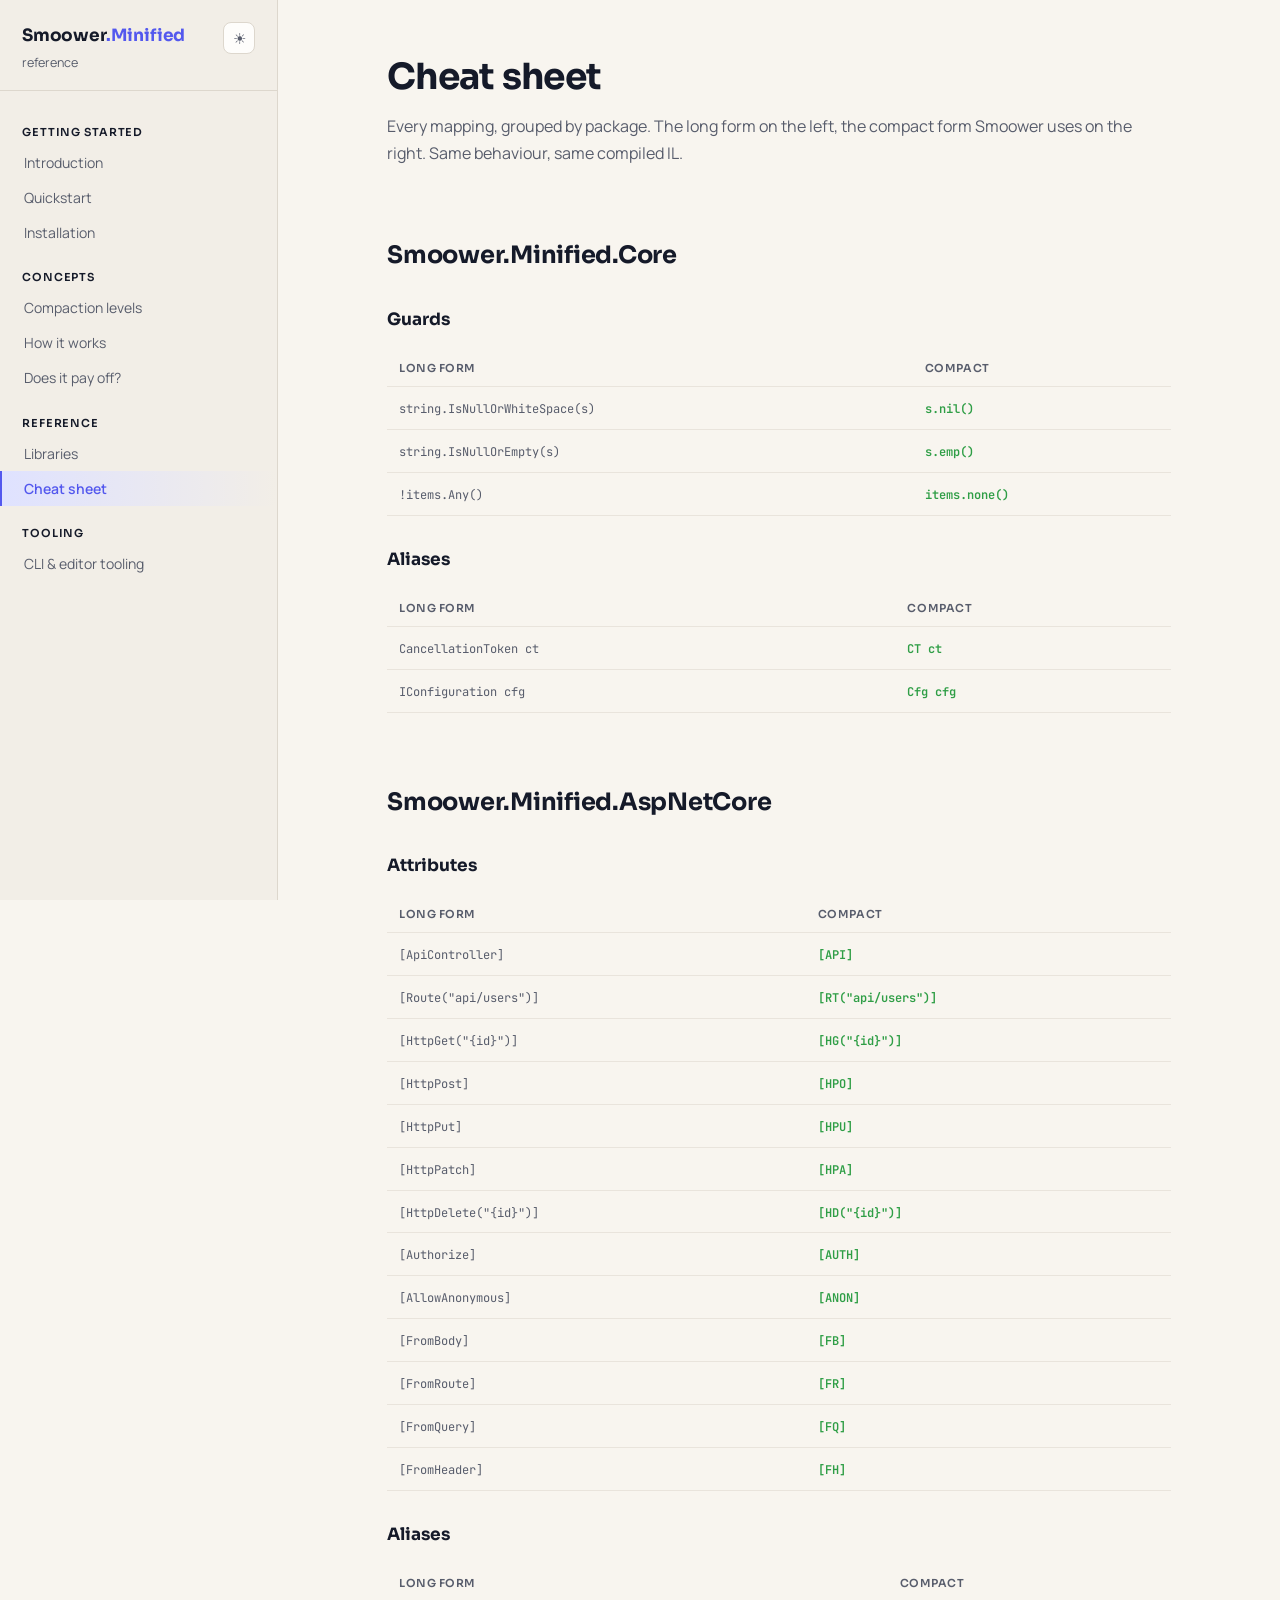
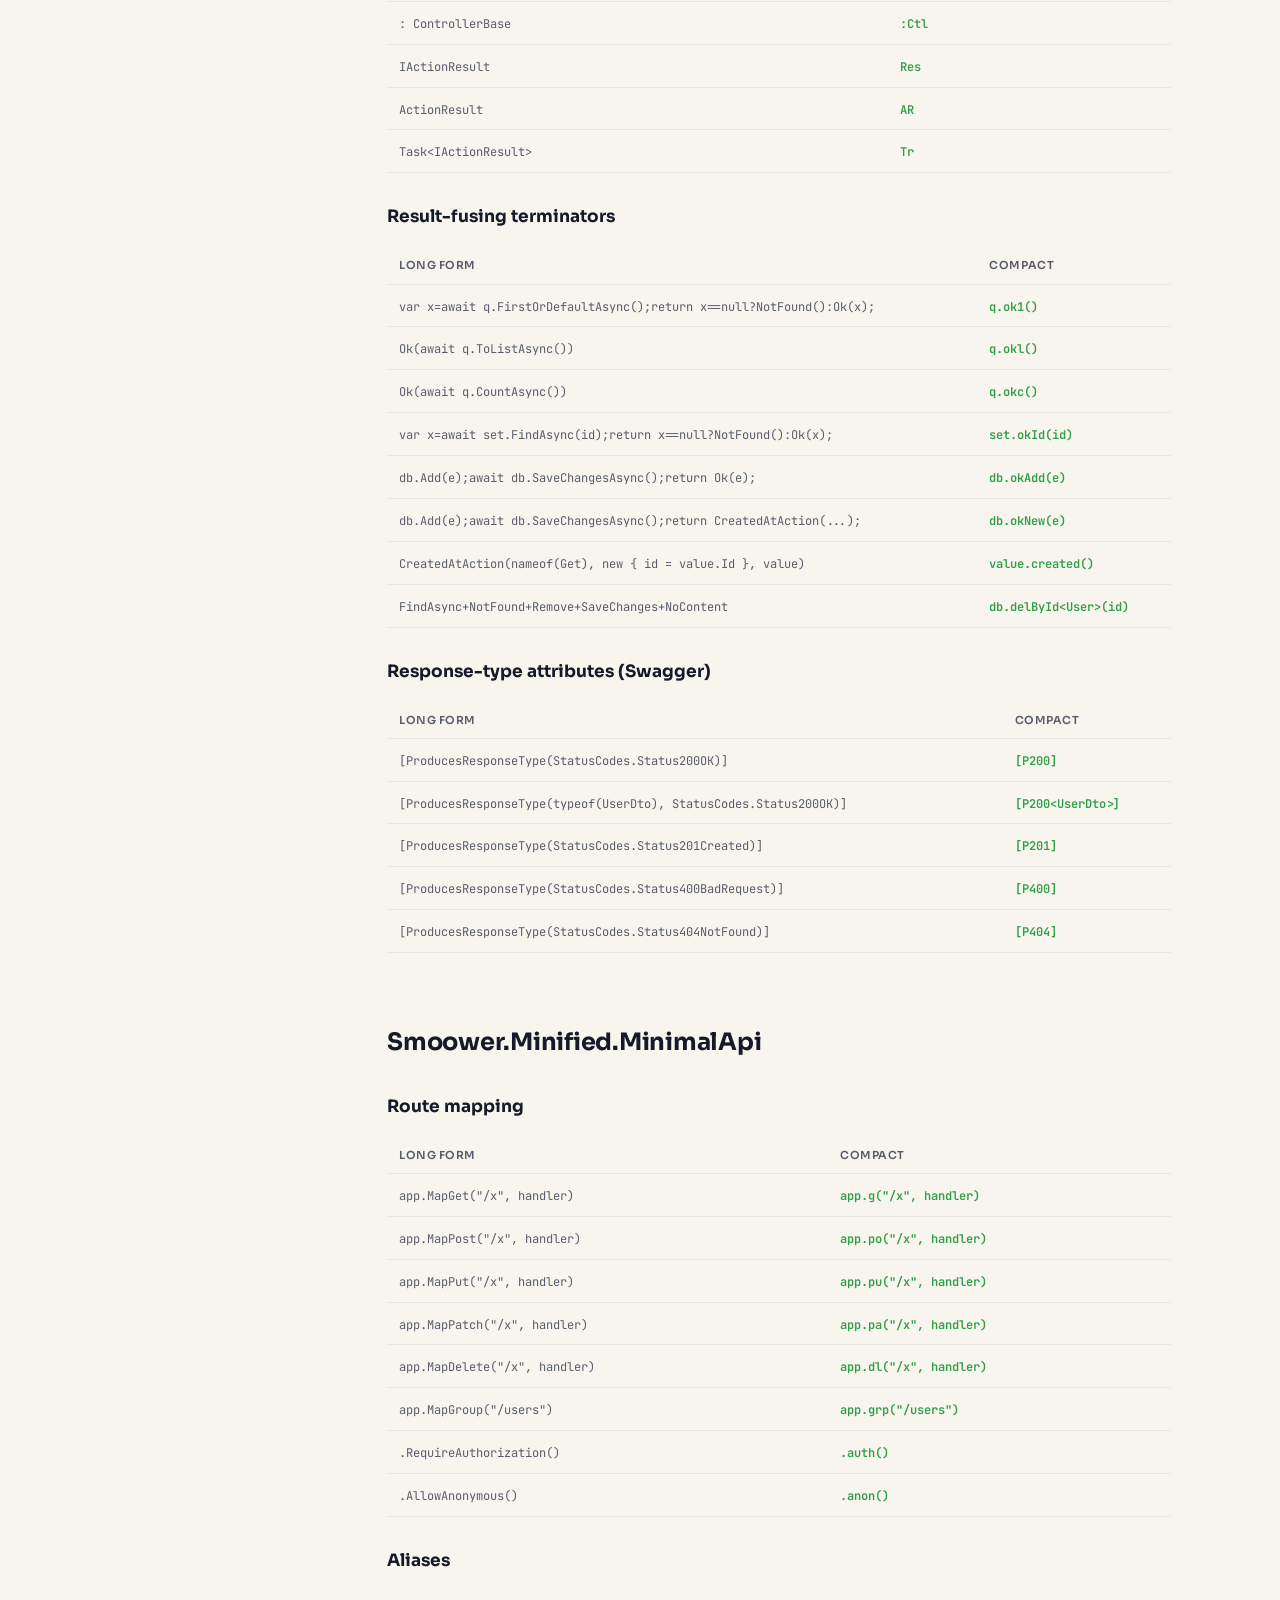
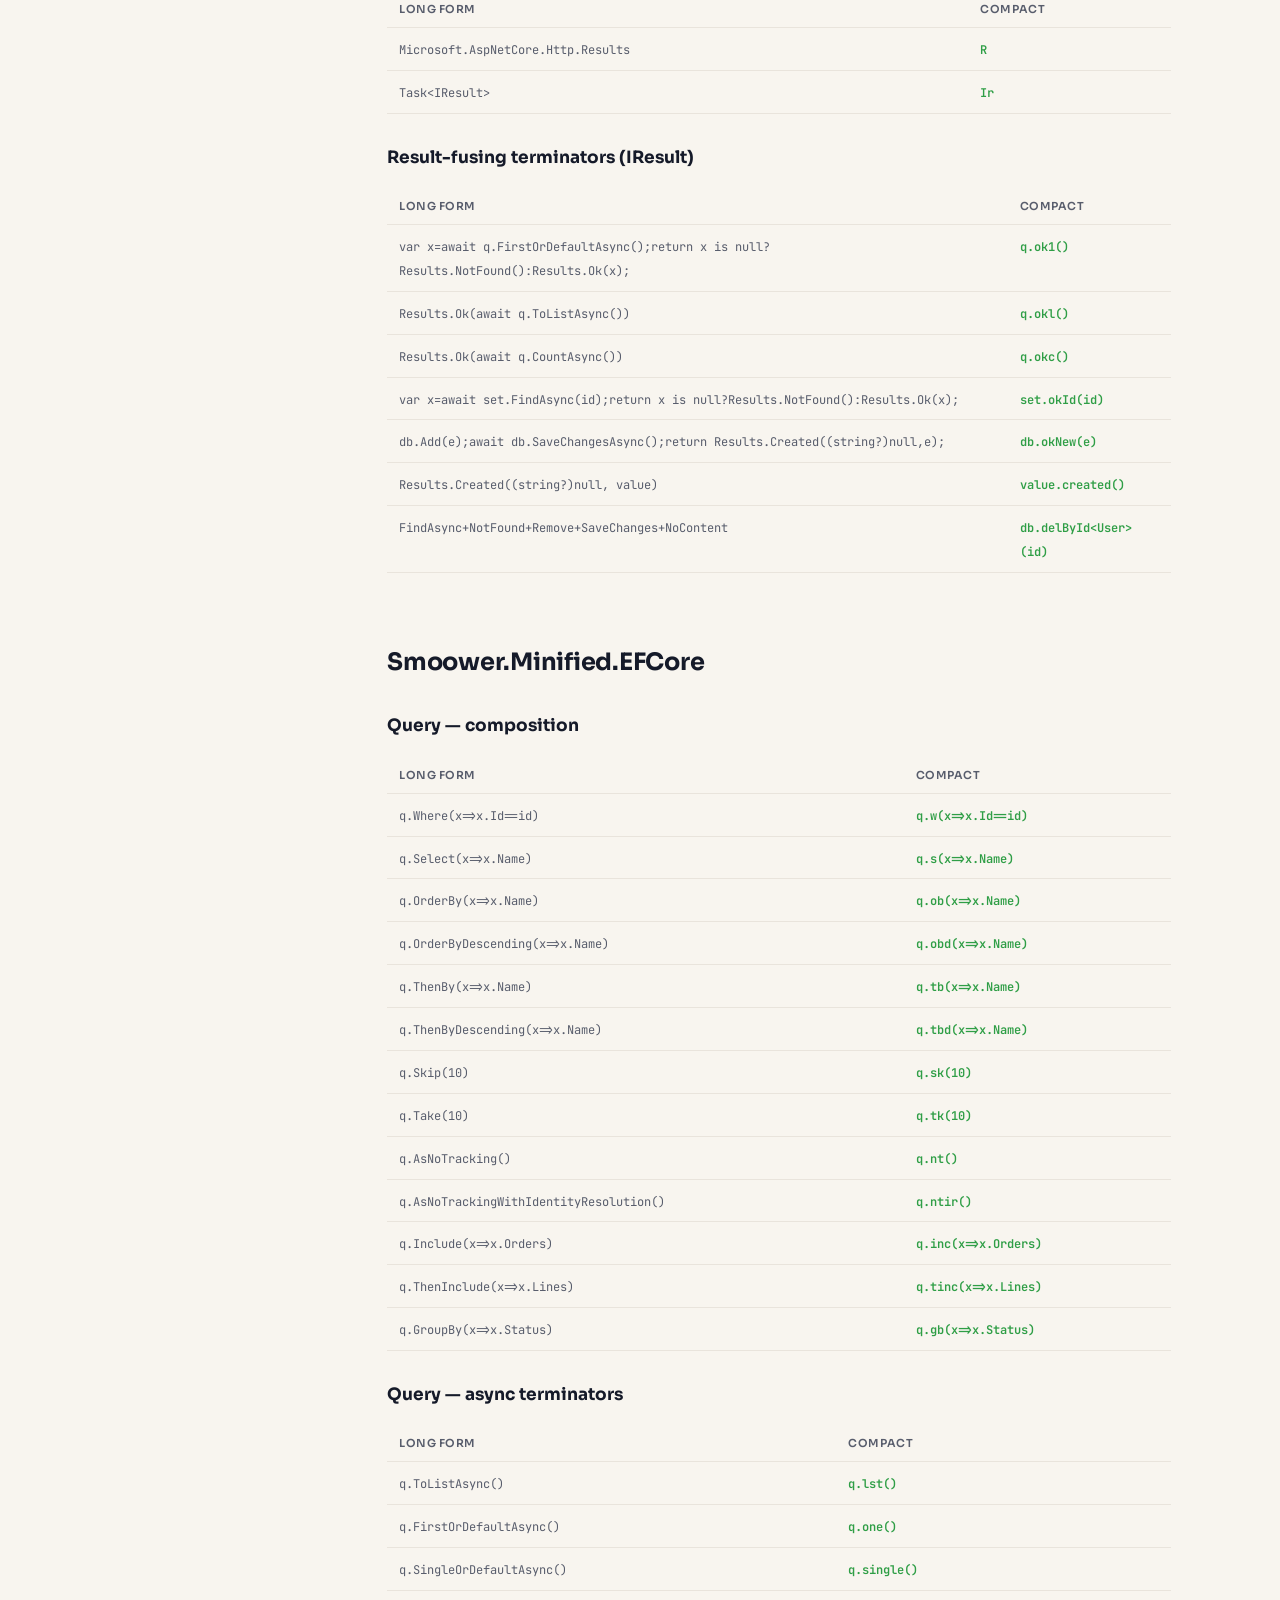
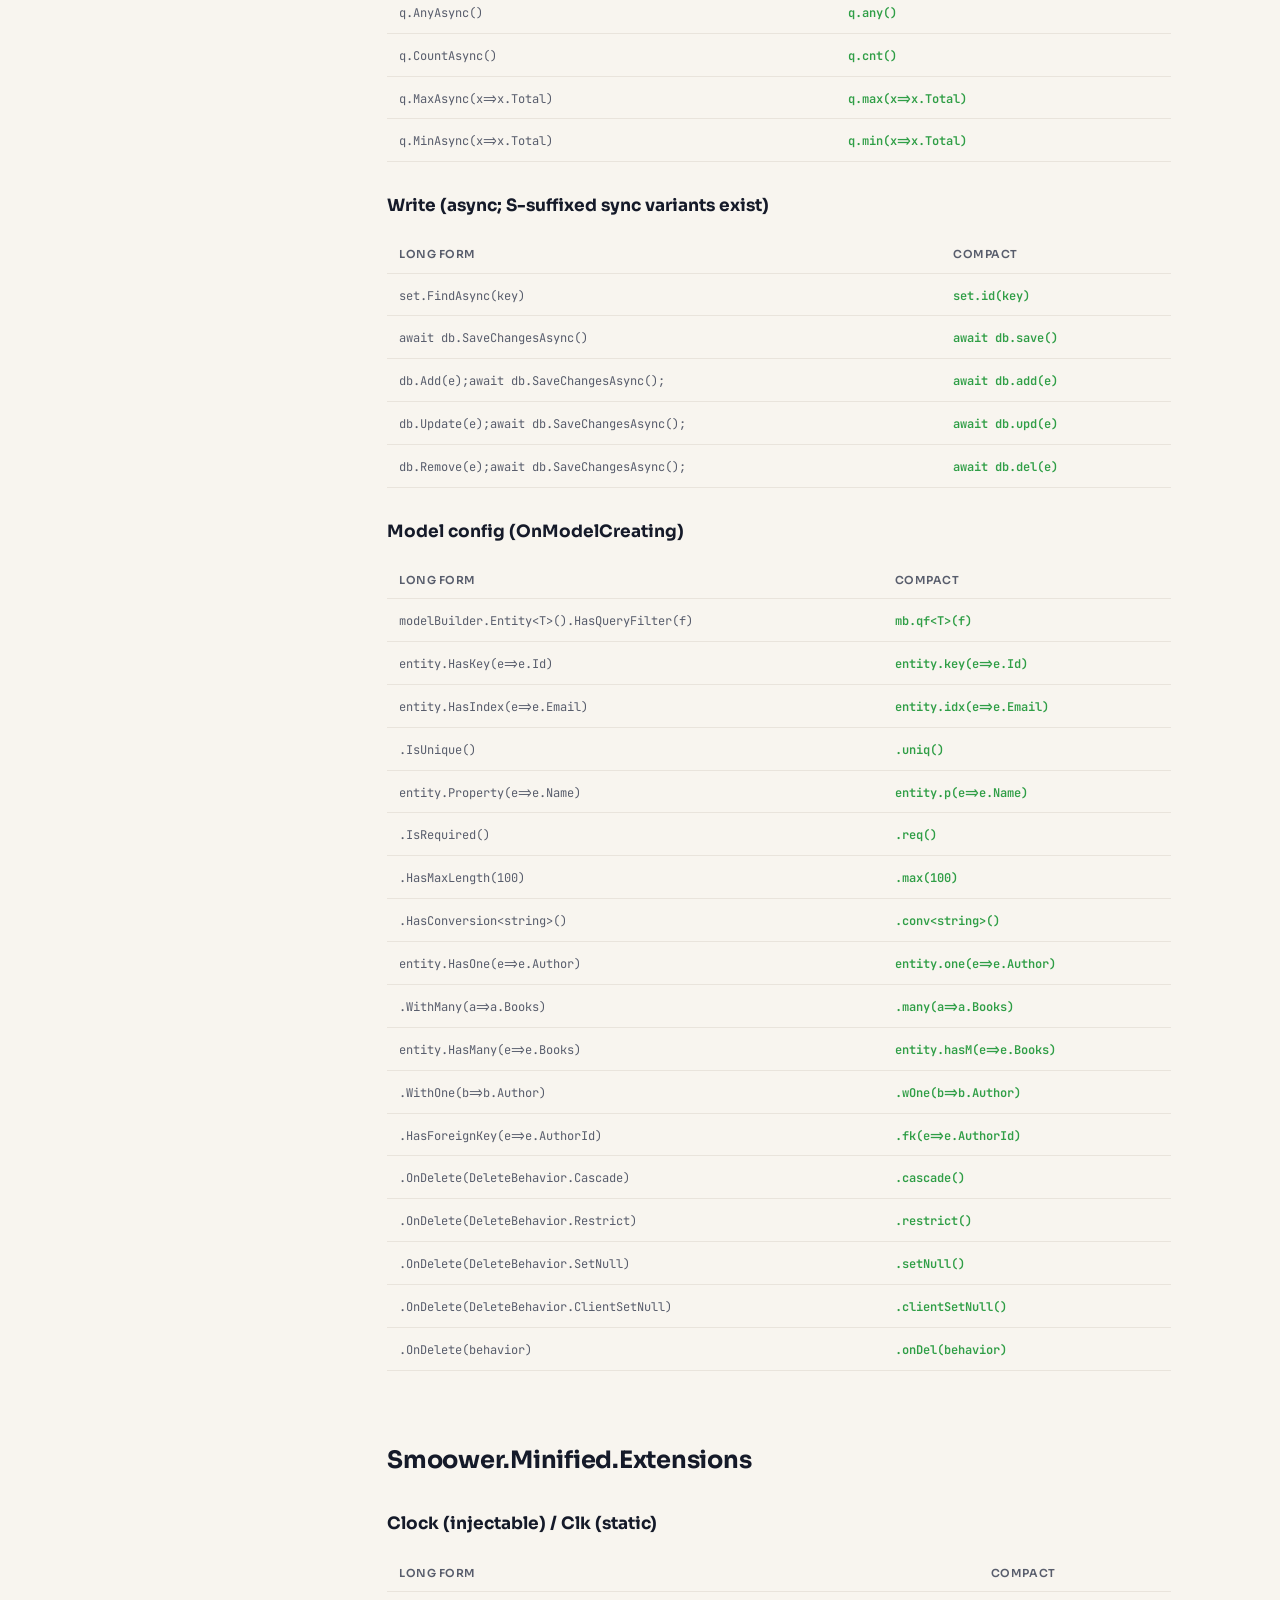
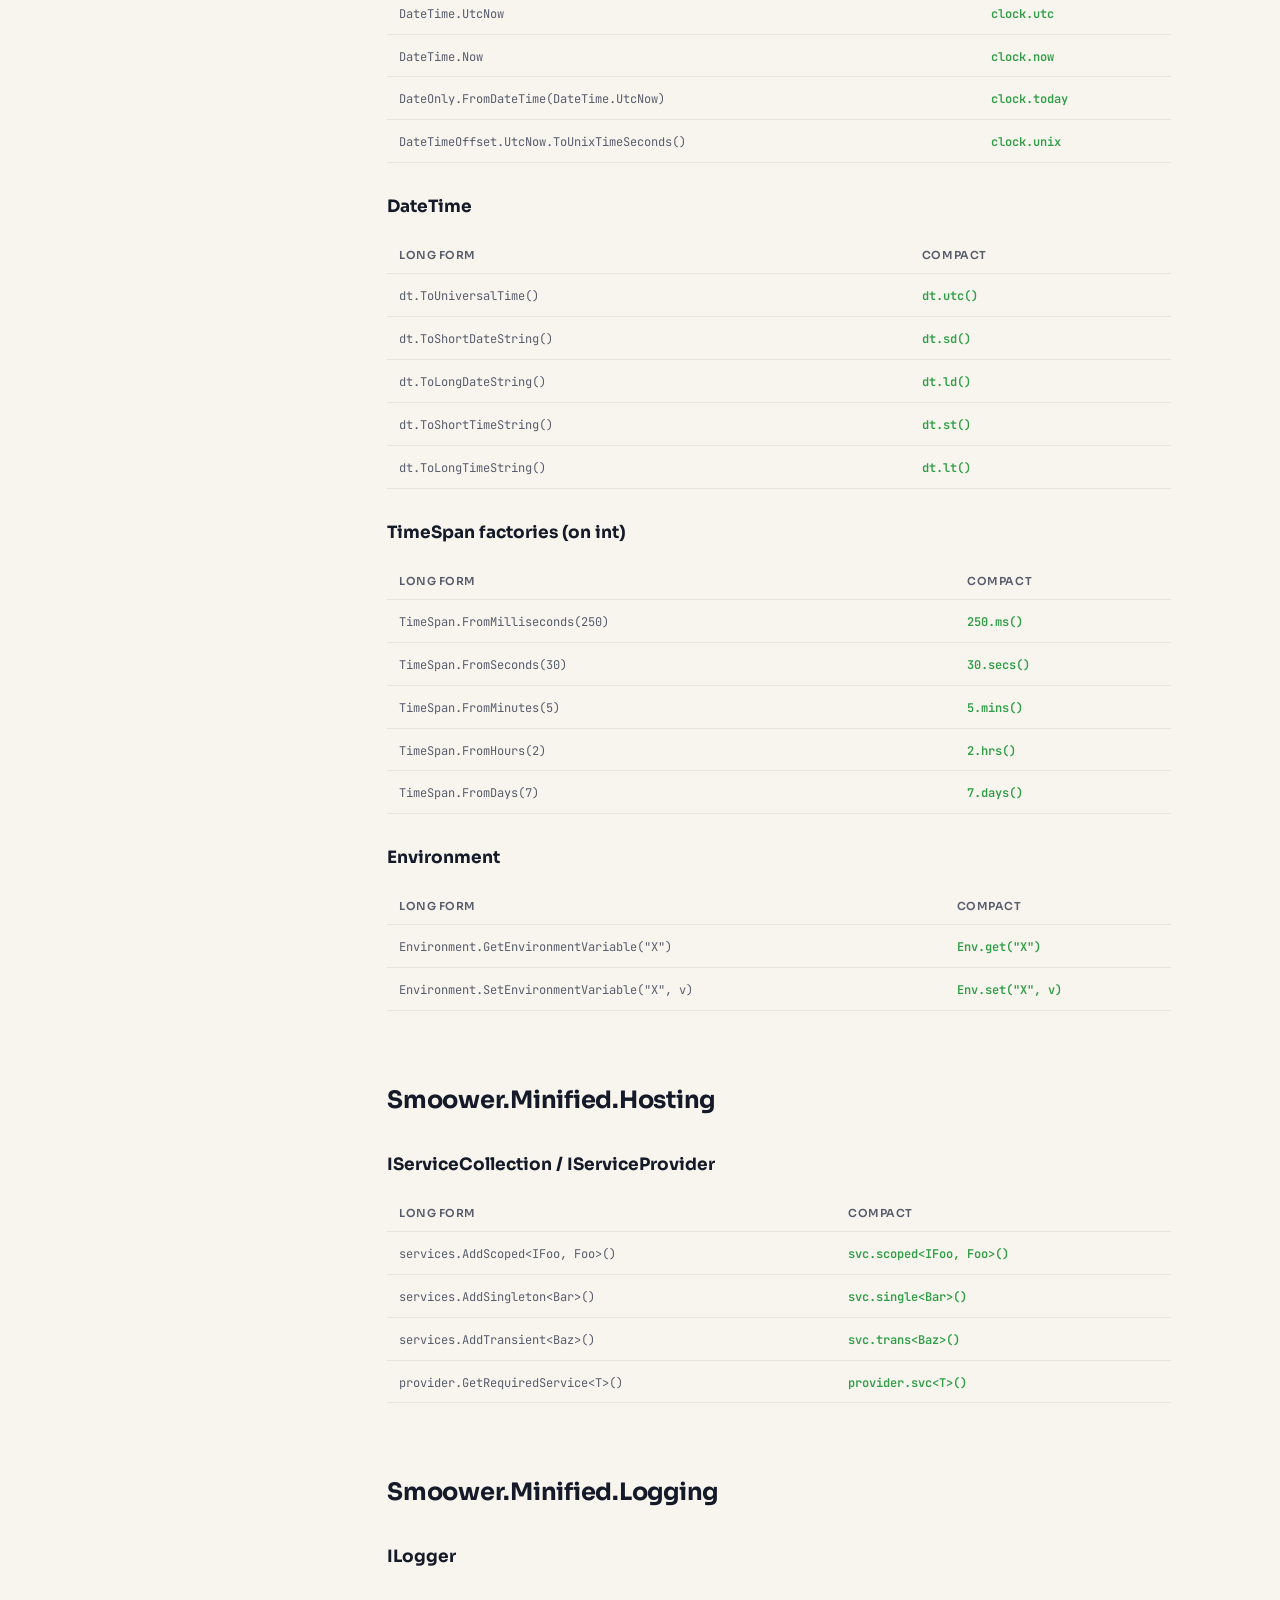
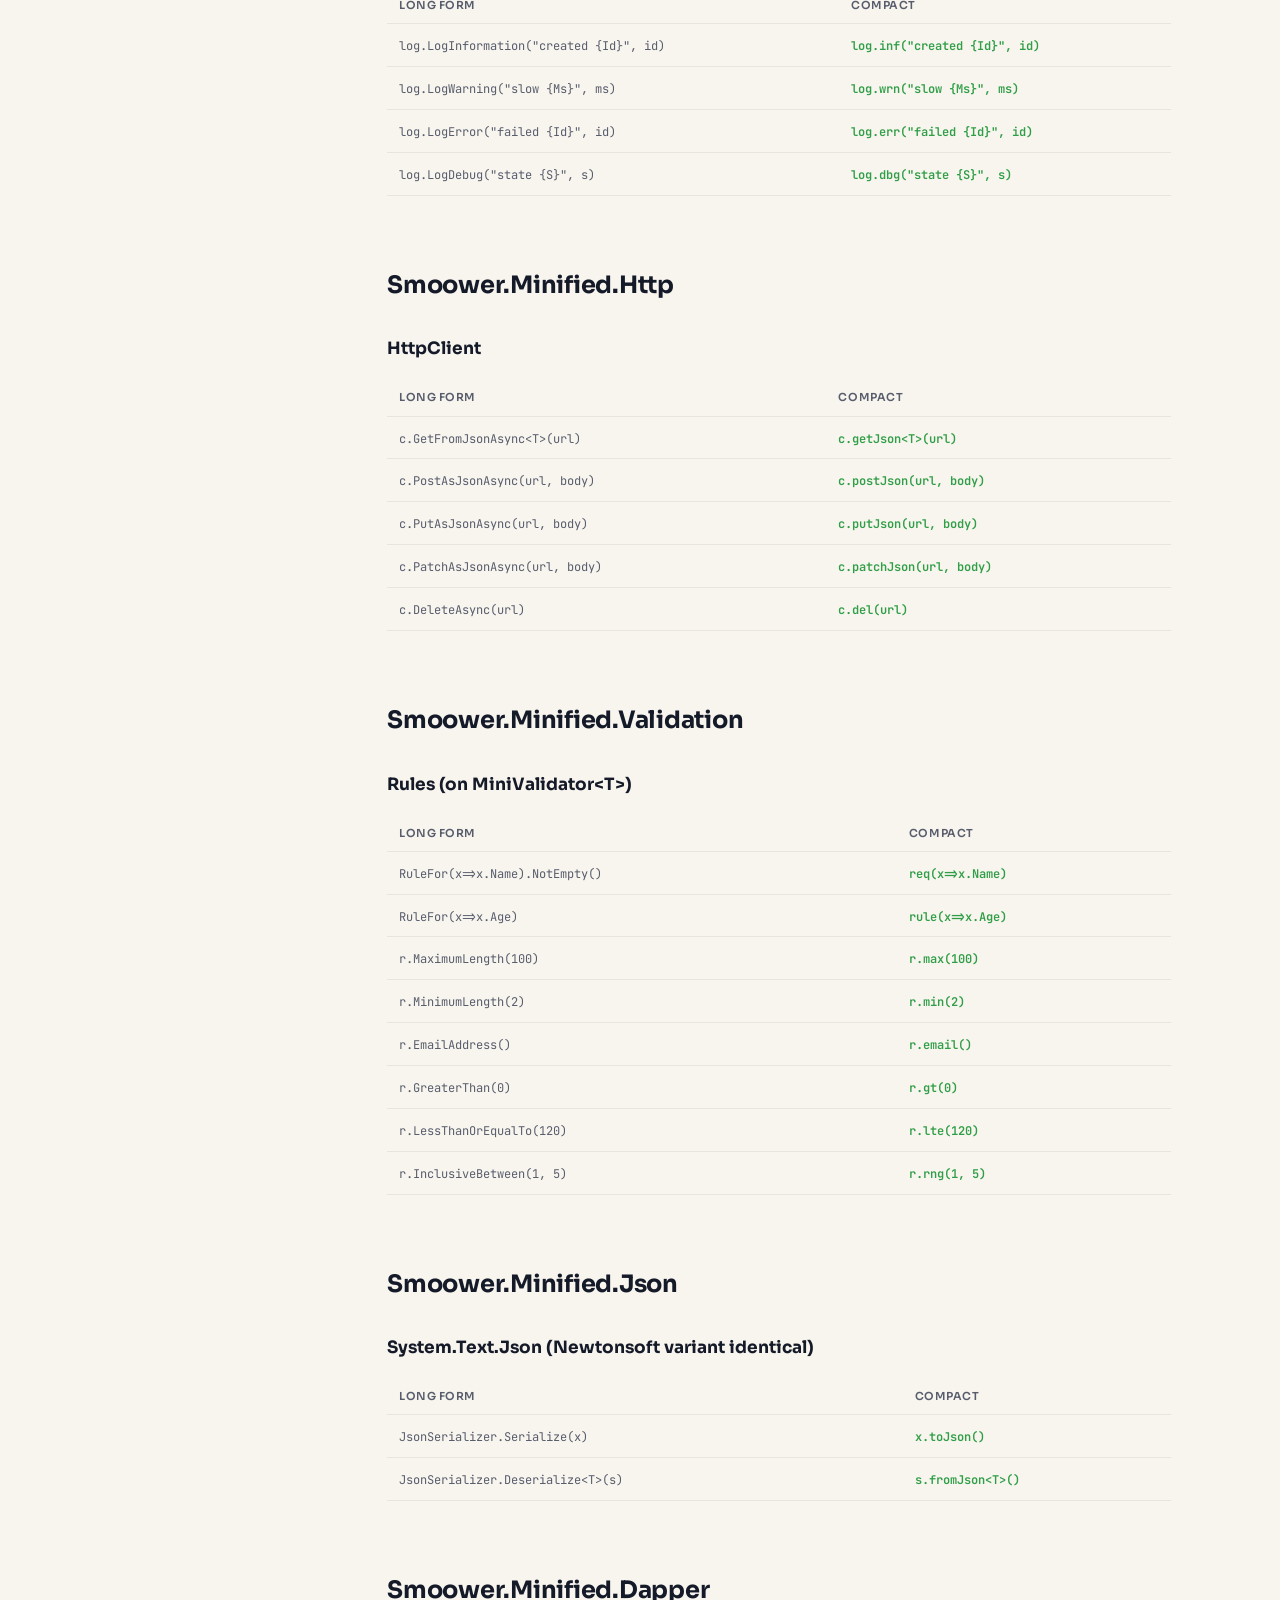
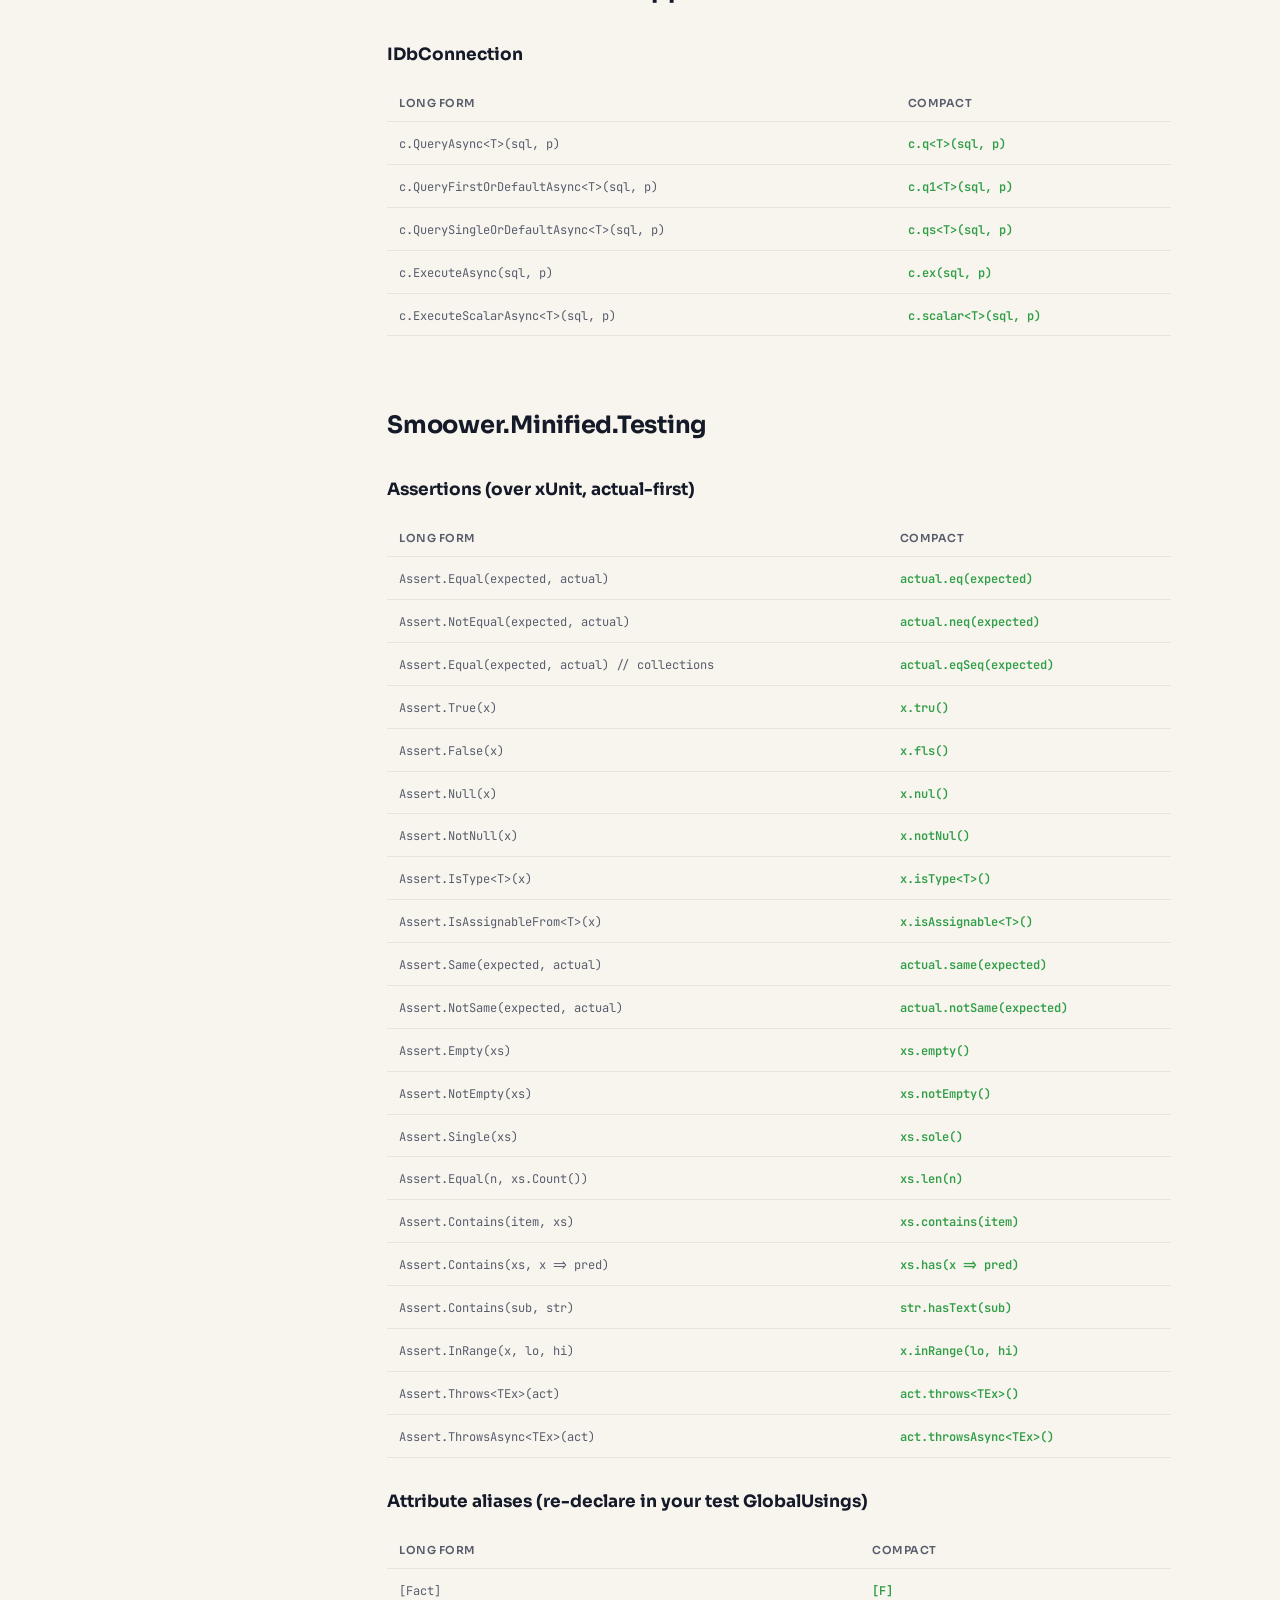
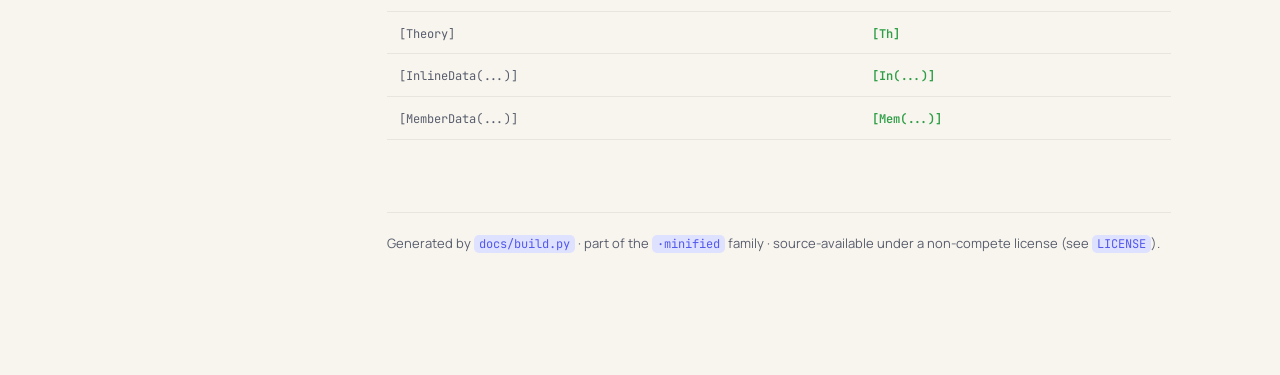
==== commit dffbdac4: "deploy" ====
--- a/docs/cheat-sheet.html
+++ b/docs/cheat-sheet.html
@@ -90,6 +90,33 @@
 <tr><td class="long"><code>[ProducesResponseType(StatusCodes.Status400BadRequest)]</code></td><td class="short"><code>[P400]</code></td></tr>
 <tr><td class="long"><code>[ProducesResponseType(StatusCodes.Status404NotFound)]</code></td><td class="short"><code>[P404]</code></td></tr>
 </tbody></table>
+<h2 id="minimalapi">Smoower.Minified.MinimalApi</h2>
+<h3>Route mapping</h3>
+<table><thead><tr><th>Long form</th><th>Compact</th></tr></thead><tbody>
+<tr><td class="long"><code>app.MapGet(&quot;/x&quot;, handler)</code></td><td class="short"><code>app.g(&quot;/x&quot;, handler)</code></td></tr>
+<tr><td class="long"><code>app.MapPost(&quot;/x&quot;, handler)</code></td><td class="short"><code>app.po(&quot;/x&quot;, handler)</code></td></tr>
+<tr><td class="long"><code>app.MapPut(&quot;/x&quot;, handler)</code></td><td class="short"><code>app.pu(&quot;/x&quot;, handler)</code></td></tr>
+<tr><td class="long"><code>app.MapPatch(&quot;/x&quot;, handler)</code></td><td class="short"><code>app.pa(&quot;/x&quot;, handler)</code></td></tr>
+<tr><td class="long"><code>app.MapDelete(&quot;/x&quot;, handler)</code></td><td class="short"><code>app.dl(&quot;/x&quot;, handler)</code></td></tr>
+<tr><td class="long"><code>app.MapGroup(&quot;/users&quot;)</code></td><td class="short"><code>app.grp(&quot;/users&quot;)</code></td></tr>
+<tr><td class="long"><code>.RequireAuthorization()</code></td><td class="short"><code>.auth()</code></td></tr>
+<tr><td class="long"><code>.AllowAnonymous()</code></td><td class="short"><code>.anon()</code></td></tr>
+</tbody></table>
+<h3>Aliases</h3>
+<table><thead><tr><th>Long form</th><th>Compact</th></tr></thead><tbody>
+<tr><td class="long"><code>Microsoft.AspNetCore.Http.Results</code></td><td class="short"><code>R</code></td></tr>
+<tr><td class="long"><code>Task&lt;IResult&gt;</code></td><td class="short"><code>Ir</code></td></tr>
+</tbody></table>
+<h3>Result-fusing terminators (IResult)</h3>
+<table><thead><tr><th>Long form</th><th>Compact</th></tr></thead><tbody>
+<tr><td class="long"><code>var x=await q.FirstOrDefaultAsync();return x is null?Results.NotFound():Results.Ok(x);</code></td><td class="short"><code>q.ok1()</code></td></tr>
+<tr><td class="long"><code>Results.Ok(await q.ToListAsync())</code></td><td class="short"><code>q.okl()</code></td></tr>
+<tr><td class="long"><code>Results.Ok(await q.CountAsync())</code></td><td class="short"><code>q.okc()</code></td></tr>
+<tr><td class="long"><code>var x=await set.FindAsync(id);return x is null?Results.NotFound():Results.Ok(x);</code></td><td class="short"><code>set.okId(id)</code></td></tr>
+<tr><td class="long"><code>db.Add(e);await db.SaveChangesAsync();return Results.Created((string?)null,e);</code></td><td class="short"><code>db.okNew(e)</code></td></tr>
+<tr><td class="long"><code>Results.Created((string?)null, value)</code></td><td class="short"><code>value.created()</code></td></tr>
+<tr><td class="long"><code>FindAsync+NotFound+Remove+SaveChanges+NoContent</code></td><td class="short"><code>db.delById&lt;User&gt;(id)</code></td></tr>
+</tbody></table>
 <h2 id="efcore">Smoower.Minified.EFCore</h2>
 <h3>Query — composition</h3>
 <table><thead><tr><th>Long form</th><th>Compact</th></tr></thead><tbody>
@@ -227,6 +254,38 @@
 <tr><td class="long"><code>c.ExecuteAsync(sql, p)</code></td><td class="short"><code>c.ex(sql, p)</code></td></tr>
 <tr><td class="long"><code>c.ExecuteScalarAsync&lt;T&gt;(sql, p)</code></td><td class="short"><code>c.scalar&lt;T&gt;(sql, p)</code></td></tr>
 </tbody></table>
+<h2 id="testing">Smoower.Minified.Testing</h2>
+<h3>Assertions (over xUnit, actual-first)</h3>
+<table><thead><tr><th>Long form</th><th>Compact</th></tr></thead><tbody>
+<tr><td class="long"><code>Assert.Equal(expected, actual)</code></td><td class="short"><code>actual.eq(expected)</code></td></tr>
+<tr><td class="long"><code>Assert.NotEqual(expected, actual)</code></td><td class="short"><code>actual.neq(expected)</code></td></tr>
+<tr><td class="long"><code>Assert.Equal(expected, actual)  // collections</code></td><td class="short"><code>actual.eqSeq(expected)</code></td></tr>
+<tr><td class="long"><code>Assert.True(x)</code></td><td class="short"><code>x.tru()</code></td></tr>
+<tr><td class="long"><code>Assert.False(x)</code></td><td class="short"><code>x.fls()</code></td></tr>
+<tr><td class="long"><code>Assert.Null(x)</code></td><td class="short"><code>x.nul()</code></td></tr>
+<tr><td class="long"><code>Assert.NotNull(x)</code></td><td class="short"><code>x.notNul()</code></td></tr>
+<tr><td class="long"><code>Assert.IsType&lt;T&gt;(x)</code></td><td class="short"><code>x.isType&lt;T&gt;()</code></td></tr>
+<tr><td class="long"><code>Assert.IsAssignableFrom&lt;T&gt;(x)</code></td><td class="short"><code>x.isAssignable&lt;T&gt;()</code></td></tr>
+<tr><td class="long"><code>Assert.Same(expected, actual)</code></td><td class="short"><code>actual.same(expected)</code></td></tr>
+<tr><td class="long"><code>Assert.NotSame(expected, actual)</code></td><td class="short"><code>actual.notSame(expected)</code></td></tr>
+<tr><td class="long"><code>Assert.Empty(xs)</code></td><td class="short"><code>xs.empty()</code></td></tr>
+<tr><td class="long"><code>Assert.NotEmpty(xs)</code></td><td class="short"><code>xs.notEmpty()</code></td></tr>
+<tr><td class="long"><code>Assert.Single(xs)</code></td><td class="short"><code>xs.sole()</code></td></tr>
+<tr><td class="long"><code>Assert.Equal(n, xs.Count())</code></td><td class="short"><code>xs.len(n)</code></td></tr>
+<tr><td class="long"><code>Assert.Contains(item, xs)</code></td><td class="short"><code>xs.contains(item)</code></td></tr>
+<tr><td class="long"><code>Assert.Contains(xs, x =&gt; pred)</code></td><td class="short"><code>xs.has(x =&gt; pred)</code></td></tr>
+<tr><td class="long"><code>Assert.Contains(sub, str)</code></td><td class="short"><code>str.hasText(sub)</code></td></tr>
+<tr><td class="long"><code>Assert.InRange(x, lo, hi)</code></td><td class="short"><code>x.inRange(lo, hi)</code></td></tr>
+<tr><td class="long"><code>Assert.Throws&lt;TEx&gt;(act)</code></td><td class="short"><code>act.throws&lt;TEx&gt;()</code></td></tr>
+<tr><td class="long"><code>Assert.ThrowsAsync&lt;TEx&gt;(act)</code></td><td class="short"><code>act.throwsAsync&lt;TEx&gt;()</code></td></tr>
+</tbody></table>
+<h3>Attribute aliases (re-declare in your test GlobalUsings)</h3>
+<table><thead><tr><th>Long form</th><th>Compact</th></tr></thead><tbody>
+<tr><td class="long"><code>[Fact]</code></td><td class="short"><code>[F]</code></td></tr>
+<tr><td class="long"><code>[Theory]</code></td><td class="short"><code>[Th]</code></td></tr>
+<tr><td class="long"><code>[InlineData(...)]</code></td><td class="short"><code>[In(...)]</code></td></tr>
+<tr><td class="long"><code>[MemberData(...)]</code></td><td class="short"><code>[Mem(...)]</code></td></tr>
+</tbody></table>
 </section>
 <footer>
   Generated by <code>docs/build.py</code> &middot; part of the <code>&middot;minified</code> family &middot; source-available under a non-compete license (see <code>LICENSE</code>).
